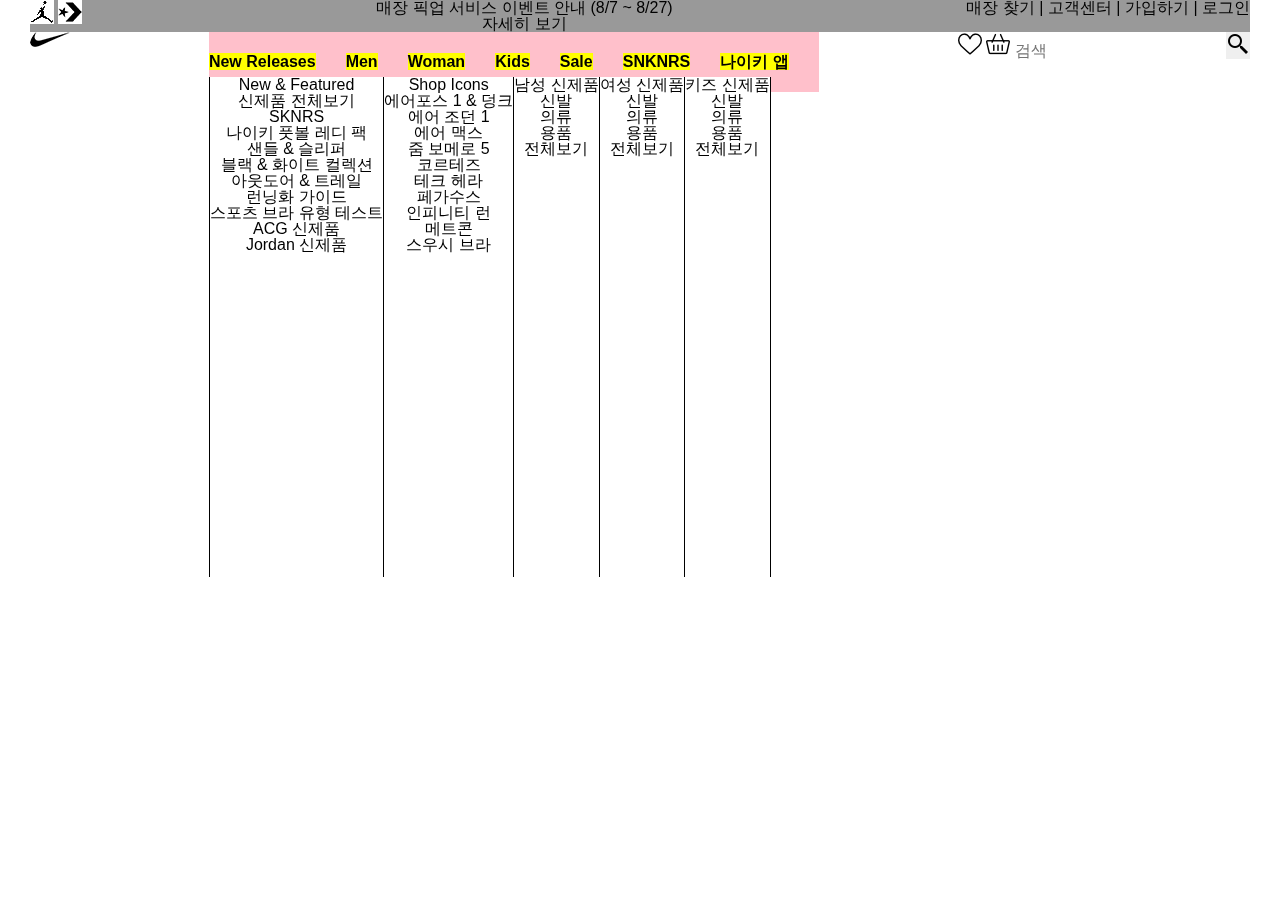
==== index.html @ a63ad51c "nike" ====
<!DOCTYPE html>
<html lang="ko">
<head>
    <meta charset="UTF-8">
    <meta name="keywords" content="나이키, 나이키신발, nike, 나잌">
    <meta name="description" content="나이키 공식 홈페이지입니다.">
    <meta name="viewport" content="width=device-width, initial-scale=1.0">
    <title>Nike. Just Do it 나이키 코리아</title>
    <link rel="stylesheet" href="./style/reset.css">
    <link rel="stylesheet" href="./style/style.css">
</head>
<body>
    <header>
        <div class="top">
            <div class="other_brands">
                <a href="https://www.nike.com/kr/jordan" class="_blank"><img src="./image/jodern_logo.png" alt="조던"></a>
                <a href="https://www.converse.co.kr/" class="_blank"><img src="./image/convers_logo.png" alt="컨버스"></a>
            </div>
            <div class="h_center">
            <p>매장 픽업 서비스 이벤트 안내 (8/7 ~ 8/27)</p>
            <p><a href="#">자세히 보기</a></p>
            </div>
            <div class="h_right">
                <a href="#">매장 찾기 | </a>
                <a href="#"> 고객센터 | </a>
                <a href="#">가입하기 | </a>
                <a href="#">로그인</a>
            </div>
        </div>
        <div class="bottom">
            <h1><a href="#"><img src="./image/nike_logo.png" alt="nike"></a></h1>
            <nav>
                <ul class="main_menu">
                    <li><a href="#">New Releases</a>
                        <ul class="sub_menu sub1">
                            <li class="sub_menu_item"><a href="#"><img src="#" alt=""></a></li>
                            <li><a href="#">New & Featured</a>
                                <ul class="sub_contents">
                                    <li><a href="#">신제품 전체보기</a></li>
                                    <li><a href="#">SKNRS</a></li>
                                    <li><a href="#">나이키 풋볼 레디 팩</a></li>
                                    <li><a href="#">샌들 & 슬리퍼</a></li>
                                    <li><a href="#">블랙 & 화이트 컬렉션</a></li>
                                    <li><a href="#">아웃도어 & 트레일</a></li>
                                    <li><a href="#">런닝화 가이드</a></li>
                                    <li><a href="#">스포츠 브라 유형 테스트</a></li>
                                    <li><a href="#">ACG 신제품</a></li>
                                    <li><a href="#">Jordan 신제품</a></li>
                                </ul>
                            </li>
                            <li><a href="#">Shop Icons</a>
                                <ul class="sub_contents">
                                    <li><a href="#">에어포스 1 & 덩크</a></li>
                                    <li><a href="#">에어 조던 1</a></li>
                                    <li><a href="#">에어 맥스</a></li>
                                    <li><a href="#">줌 보메로 5</a></li>
                                    <li><a href="#">코르테즈</a></li>
                                    <li><a href="#">테크 헤라</a></li>
                                    <li><a href="#">페가수스</a></li>
                                    <li><a href="#">인피니티 런</a></li>
                                    <li><a href="#">메트콘</a></li>
                                    <li><a href="#">스우시 브라</a></li>
                                </ul>
                            </li>
                            <li><a href="#">남성 신제품</a>
                                <ul class="sub_contents">
                                    <li><a href="#">신발</a></li>
                                    <li><a href="#">의류</a></li>
                                    <li><a href="#">용품</a></li>
                                    <li><a href="#">전체보기</a></li>
                                </ul>
                            </li>
                            <li><a href="#">여성 신제품</a>
                                <ul class="sub_contents">
                                    <li><a href="#">신발</a></li>
                                    <li><a href="#">의류</a></li>
                                    <li><a href="#">용품</a></li>
                                    <li><a href="#">전체보기</a></li>
                                </ul>
                            </li>
                            <li><a href="#">키즈 신제품</a>
                                <ul class="sub_contents">
                                    <li><a href="#">신발</a></li>
                                    <li><a href="#">의류</a></li>
                                    <li><a href="#">용품</a></li>
                                    <li><a href="#">전체보기</a></li>
                                </ul>
                            </li>
                        </ul>
                    </li>
                    <li><a href="#">Men</a>
                        <ul class="sub_menu">
                            <li class="sub_menu_item"><a href="#"><img src="#" alt=""></a>
                            </li>
                            <li><a href="#">New & Featured</a>
                                <ul class="sub_contents">
                                    <li><a href="#">신제품</a></li>
                                    <li><a href="#">베스트셀러</a></li>
                                    <li><a href="#">SKNRS</a></li>
                                    <li><a href="#">솔로 스우스 컬렉션</a></li>
                                    <li><a href="#">빅 스우스 컬렉션</a></li>
                                    <li><a href="#">나이키 캠퍼스 컬렉션</a></li>
                                    <li><a href="#">ACG 신제품</a></li>
                                    <li><a href="#">Jordan 신제품</a></li>
                                    <li><a href="#">Sale:Up to 40% OFF</a></li>
                                </ul>
                            </li>
                            <li><a href="#">신발</a>
                                <ul class="sub_contents">
                                    <li><a href="#">신발 전체</a></li>
                                    <li><a href="#">라이프스타일</a></li>
                                    <li><a href="#">샌들 & 슬리퍼</a></li>
                                    <li><a href="#">런닝화 가이드</a></li>
                                    <li><a href="#">러닝</a></li>
                                    <li><a href="#">트레일</a></li>
                                    <li><a href="#">트레이닝 & 짐</a></li>
                                    <li><a href="#">농구</a></li>
                                    <li><a href="#">조던</a></li>
                                    <li><a href="#">축구</a></li>
                                    <li><a href="#">스케이트보딩</a></li>
                                    <li><a href="#">골프</a></li>
                                    <li><a href="#">테니스</a></li>
                                    <li><a href="#">10만원 이하 신발</a></li>
                                    <li><a href="#">Sale:Up to 40% OFF</a></li>
                                </ul>
                            </li>
                            <li><a href="#">의류</a>
                                <ul class="sub_contents">
                                    <li><a href="#">의류 전체</a></li>
                                    <li><a href="#">라이프스타일</a></li>
                                    <li><a href="#">탑 & 티셔츠</a></li>
                                    <li><a href="#">쇼츠</a></li>
                                    <li><a href="#">팬츠 & 타이즈</a></li>
                                    <li><a href="#">드라이 핏</a></li>
                                    <li><a href="#">후디 & 크루</a></li>
                                    <li><a href="#">재킷 &  베스트</a></li>
                                    <li><a href="#">나이키 프로</a></li>
                                    <li><a href="#">양말</a></li>
                                    <li><a href="#">셋업</a></li>
                                    <li><a href="#">Sale:Up to 40% OFF</a></li>
                                </ul>
                            </li>
                            <li><a href="#">팀 유니폼</a>
                                <ul class="sub_contents">
                                    <li><a href="#">NBA</a></li>
                                    <li><a href="#">축구 클럽팀</a></li>
                                    <li><a href="#">한국 국가 대표팀</a></li>
                                </ul>
                            </li>
                            <li><a href="#">용품</a>
                                <ul class="sub_contents">
                                    <li><a href="#">모자 & 헤드밴드</a></li>
                                    <li><a href="#">가방</a></li>
                                    <li><a href="#">축구</a></li>
                                    <li><a href="#">농구</a></li>
                                    <li><a href="#">골프</a></li>
                                    <li><a href="#">러닝</a></li>
                                    <li><a href="#">트레이닝</a></li>
                                    <li><a href="#">Sale: Up to 40% OFF</a></li>
                                </ul>
                            </li>
                            <li><a href="#">Shop Collection</a>
                                <ul class="sub_contents">
                                    <li><a href="#">러닝</a></li>
                                    <li><a href="#">아웃도어 & 트레일</a></li>
                                    <li><a href="#">트레이닝 & 짐</a></li>
                                    <li><a href="#">농구</a></li>
                                    <li><a href="#">축구</a></li>
                                    <li><a href="#">스케이트보딩</a></li>
                                    <li><a href="#">골프</a></li>
                                    <li><a href="#">테니스</a></li>
                                    <li><a href="#">MEMBER SHOP</a></li>
                                    <li><a href="#">Nike Sportswear</a></li>
                                    <li><a href="#">NikeLab</a></li>
                                    <li><a href="#">Jordan</a></li>
                                    <li><a href="#">ACG</a></li>
                                </ul>
                            </li>
                        </ul>
                    </li>
                    <li><a href="#">Woman</a>
                        <ul class="sub_menu">
                            <li class="sub_menu_item"><a href="#"><img src="#" alt=""></a>
                            </li>
                            <li><a href="#">New & Featured</a>
                                <ul class="sub_contents">
                                    <li><a href="#">신제품</a></li>
                                    <li><a href="#">베스트셀러</a></li>
                                    <li><a href="#">SKNRS</a></li>
                                    <li><a href="#">핑크 컬러 샵</a></li>
                                    <li><a href="#">나이키 캠퍼스 컬렉션</a></li>
                                    <li><a href="#">우먼스 트레이닝 & 짐</a></li>
                                    <li><a href="#">우먼스 클레식</a></li>
                                    <li><a href="#">Jordan 신제품</a></li>
                                    <li><a href="#">Sale:Up to 40% OFF</a></li>
                                </ul>
                            </li>
                            <li><a href="#">신발</a>
                                <ul class="sub_contents">
                                    <li><a href="#">신발 전체</a></li>
                                    <li><a href="#">라이프스타일</a></li>
                                    <li><a href="#">샌들 & 슬리퍼</a></li>
                                    <li><a href="#">러닝</a></li>
                                    <li><a href="#">트레일</a></li>
                                    <li><a href="#">트레이닝 & 짐</a></li>
                                    <li><a href="#">농구</a></li>
                                    <li><a href="#">조던</a></li>
                                    <li><a href="#">축구</a></li>
                                    <li><a href="#">골프</a></li>
                                    <li><a href="#">테니스</a></li>
                                    <li><a href="#">10만원 이하 신발</a></li>
                                    <li><a href="#">Sale:Up to 40% OFF</a></li>
                                </ul>
                            </li>
                            <li><a href="#">의류</a>
                                <ul class="sub_contents">
                                    <li><a href="#">의류 전체</a></li>
                                    <li><a href="#">스포츠 브라 유형 테스트</a></li>
                                    <li><a href="#">스포츠 브라</a></li>
                                    <li><a href="#">타이츠 & 레깅스</a></li>
                                    <li><a href="#">팬츠</a></li>
                                    <li><a href="#">쇼츠</a></li>
                                    <li><a href="#">탑 & 티셔츠</a></li>
                                    <li><a href="#">후디 & 크루</a></li>
                                    <li><a href="#">재킷 &  베스트</a></li>
                                    <li><a href="#">스커트 & 드레스</a></li>
                                    <li><a href="#">요가</a></li>
                                    <li><a href="#">양말</a></li>
                                    <li><a href="#">셋업</a></li>
                                    <li><a href="#">Sale:Up to 40% OFF</a></li>
                                </ul>
                            </li>
                            <li><a href="#">용품</a>
                                <ul class="sub_contents">
                                    <li><a href="#">모자 & 헤드밴드</a></li>
                                    <li><a href="#">가방</a></li>
                                    <li><a href="#">축구</a></li>
                                    <li><a href="#">농구</a></li>
                                    <li><a href="#">골프</a></li>
                                    <li><a href="#">러닝</a></li>
                                    <li><a href="#">트레이닝</a></li>
                                    <li><a href="#">Sale: Up to 40% OFF</a></li>
                                </ul>
                            </li>
                            <li><a href="#">Shop Collection</a>
                                <ul class="sub_contents">
                                    <li><a href="#">러닝</a></li>
                                    <li><a href="#">아웃도어 & 트레일</a></li>
                                    <li><a href="#">트레이닝 & 짐</a></li>
                                    <li><a href="#">농구</a></li>
                                    <li><a href="#">축구</a></li>
                                    <li><a href="#">스케이트보딩</a></li>
                                    <li><a href="#">골프</a></li>
                                    <li><a href="#">테니스</a></li>
                                    <li><a href="#">MEMBER SHOP</a></li>
                                    <li><a href="#">Nike Sportswear</a></li>
                                    <li><a href="#">NikeLab</a></li>
                                    <li><a href="#">Jordan</a></li>
                                    <li><a href="#">ACG</a></li>
                                </ul>
                            </li>
                        </ul>
                    </li>
                    <li><a href="#">Kids</a>
                        <ul class="sub_menu">
                            <li class="sub_menu_item"><a href="#"><img src="#" alt=""></a>
                            </li>
                            <li><a href="#">New & Featured</a>
                                <ul class="sub_contents">
                                    <li><a href="#">신제품</a></li>
                                    <li><a href="#">베스트셀러</a></li>
                                    <li><a href="#">덩크 & 에어 포스 1</a></li>
                                    <li><a href="#">코르테즈</a></li>
                                    <li><a href="#">코트 버로우</a></li>
                                    <li><a href="#">드로잉 아트 컬렉션</a></li>
                                    <li><a href="#">우리 아이 첫 나이키</a></li>
                                    <li><a href="#">조던 키즈</a></li>
                                    <li><a href="#">ACG</a></li>
                                    <li><a href="#">아이들을 위한 선물</a></li>
                                    <li><a href="#">Sale:Up to 40% OFF</a></li>
                                </ul>
                            </li>
                            <li><a href="#">사이즈별</a>
                                <ul class="sub_contents">
                                    <li><a href="#">베이비 (0~3세)</a></li>
                                    <li><a href="#">리틀키즈 (4~7세)</a></li>
                                    <li><a href="#">주니어 (7~15세)</a></li>
                                </ul>
                            </li>
                            <li><a href="#">신발</a>
                                <ul class="sub_contents">
                                    <li><a href="#">베이비 (160mm 이하)</a></li>
                                    <li><a href="#">리틀키즈 (165-220mm)</a></li>
                                    <li><a href="#">주니어 (225-250mm)</a></li>
                                    <li><a href="#">라이프스타일</a></li>
                                    <li><a href="#">샌들 & 슬리퍼</a></li>
                                    <li><a href="#">러닝</a></li>
                                    <li><a href="#">축구</a></li>
                                    <li><a href="#">농구</a></li>
                                    <li><a href="#">조던</a></li>
                                    <li><a href="#">Sale:Up to 40% OFF</a></li>
                                </ul>
                            </li>
                            <li><a href="#">의류</a>
                                <ul class="sub_contents">
                                    <li><a href="#">베이비 (0~3세)</a></li>
                                    <li><a href="#">리틀키즈 (4~7세)</a></li>
                                    <li><a href="#">주니어 (7~15세)</a></li>
                                    <li><a href="#">쇼츠</a></li>
                                    <li><a href="#">탑 & 티셔츠</a></li>
                                    <li><a href="#">팬츠 & 레깅스</a></li>
                                    <li><a href="#">상하의 세트</a></li>
                                    <li><a href="#">브라</a></li>
                                    <li><a href="#">후디 & 크루</a></li>
                                    <li><a href="#">아우터 & 재킷</a></li>
                                    <li><a href="#">스커트 & 드레스</a></li>
                                    <li><a href="#">Sale:Up to 40% OFF</a></li>
                                </ul>
                            </li>
                            <li><a href="#">용품</a>
                                <ul class="sub_contents">
                                    <li><a href="#">가방</a></li>
                                    <li><a href="#">모자</a></li>
                                    <li><a href="#">양말</a></li>
                                    <li><a href="#">축구</a></li>
                                    <li><a href="#">농구</a></li>
                                    <li><a href="#">트레이닝</a></li>
                                    <li><a href="#">Sale: Up to 40% OFF</a></li>
                                </ul>
                            </li>
                            <li><a href="#">Shop Collection</a>
                                <ul class="sub_contents">
                                    <li><a href="#">러닝</a></li>
                                    <li><a href="#">축구</a></li>
                                    <li><a href="#">농구</a></li>
                                    <li><a href="#">테니스</a></li>
                                    <li><a href="#">Jordan</a></li>
                                    <li><a href="#">ACG</a></li>
                                </ul>
                            </li>
                        </ul>
                    </li>
                    <li><a href="#">Sale</a>
                        <ul class="sub_menu">
                            <li class="sub_menu_item"><a href="#"><img src="#" alt=""></a>
                            </li>
                            <li><a href="#">Sale</a>
                                <ul class="sub_contents">
                                    <li><a href="#">New to Sale</a></li>
                                    <li><a href="#">ACG</a></li>
                                    <li><a href="#">나이키 덩크</a></li>
                                    <li><a href="#">에어 포스 1</a></li>
                                    <li><a href="#">에어 조던</a></li>
                                    <li><a href="#">에어 맥스</a></li>
                                </ul>
                            </li>
                        </ul>
                        <ul class="sub_menu">
                            <li><a href="#">Mens Sale</a>
                                <ul class="sub_contents">
                                    <li><a href="#">신발</a></li>
                                    <li><a href="#">의류</a></li>
                                    <li><a href="#">용품</a></li>
                                    <li><a href="#">전체 보기</a></li>
                                </ul>
                            </li>
                        </ul>
                        <ul class="sub_menu">
                            <li><a href="#">Womens Sale</a>
                                <ul class="sub_contents">
                                    <li><a href="#">신발</a></li>
                                    <li><a href="#">의류</a></li>
                                    <li><a href="#">용품</a></li>
                                    <li><a href="#">전체 보기</a></li>
                                </ul>
                            </li>
                        </ul>
                        <ul class="sub_menu">
                            <li><a href="#">Kids Sale</a>
                                <ul class="sub_contents">
                                    <li><a href="#">신발</a></li>
                                    <li><a href="#">의류</a></li>
                                    <li><a href="#">용품</a></li>
                                    <li><a href="#">전체 보기</a></li>
                                </ul>
                            </li>
                        </ul>
                    </li>
                    <li><a href="#">SNKNRS</a></li>
                    <li><a href="#">나이키 앱</a></li>
                </ul>
                <div class="nav_bg"></div>
            </nav>
            <div class="b_right">
                <a href="#" title="찜"><img src="./image/icon_like1.png" alt="찜목록"></a>
                <a href="#" title="장바구니"><img src="./image/icon_cart1.png" alt="장바구니"></a>
                <input type="search" class="search" placeholder="검색">
                <button type="button"><img src="./image/icon_Search.png" alt=""></button>
            </div>
        </div>
    </header>
    <main>
        <div class="swiper" id="marketing_slide">
            <div class="swiper-wrapper">
                <div class="swiper-slide slide1"><a href="#">
                    <!-- <iframe width="1271" height="715" src="https://www.youtube.com/embed/IsedZPsI6Qs" title="인피니티 런 4" frameborder="0" allow="accelerometer; autoplay; clipboard-write; encrypted-media; gyroscope; picture-in-picture; web-share" allowfullscreen></iframe> -->
                </a></div>
                <div class="swiper-slide slide2"><a href="#"></a></div>
                <div class="swiper-slide slide3"><a href="#"></a></div>
                <div class="swiper-slide slide4"><a href="#"></a></div>
                <div class="swiper-slide slide5"><a href="#"></a></div>
                <div class="swiper-slide slide6"><a href="#"></a></div>
                <div class="swiper-slide slide7"><a href="#"></a></div>
                <div class="swiper-slide slide8"><a href="#"></a></div>
            </div>
            <div class="swiper-button-prev"></div>
            <div class="swiper-button-next"></div>
        </div>
    </main>
    <script>
    //     const mainMenu = document.querySelectorAll('header .main_menu > li')
    //     const subMenu = document.querySelectorAll('header .sub_menu')
    //     const subContents = document.querySelectorAll('header .sub_contents')
    //     const navBg = document.querySelectorAll('header .nav_bg')
    //     console.log(mainMenu, subMenu, subContents)
    //     for(let i of subMenu){
    //         i.style.display = 'none'
    //     }for(let i of mainMenu){
    //         i.addEventListener('mouseover',function(e){
    //             e.preventDefault()
    //             console.log(i.lastElementChild)
    //             i.lastElementChild.style.display = 'flex'
    //         })
    //         i.addEventListener('mouseout',function(){
    //             i.lastElementChild.style.display = 'none'
    //         })}
    //         // swiper slide
    //     const swiper = new Swiper('.swiper-container')
    // </script>
<!-- <script src="./script/header.js"></script> -->
</body>
</html>
---- style/style.css ----
header {
    margin: 0 auto; padding: 0 30px;
    position: fixed; top: 0; left: 0;
    width: 100%; height: 100%; white-space: nowrap;
}
header .top{
    display: flex; justify-content: space-between;
    background: #999;
}
header .other_brands {}
header .other_brands a{width: 24px; height: 24px;}
header .other_brands a img{}
header .h_center {text-align: center;}
header .h_center p {}
header .h_center p a {}
header .h_right {}
header .h_right a {}
header .bottom {
    display: flex; justify-content: space-between;
}
header .bottom a {}
header .bottom a img {}
header .bottom nav{background: yellowgreen;}

header .bottom nav .main_menu{
    background: pink; display: flex; flex-flow: row nowrap;
    padding: 15px 0; 
}
header .bottom nav .main_menu > li{
    position: relative; padding-right:30px;
}
header .bottom nav .main_menu > li > a{
    background: yellow; 
    line-height:30px; font-weight: 700;
}
header .bottom nav .main_menu > li > .sub_menu{
    display: none; height: 500px; background: #fff; 
    position: absolute;
}
header .bottom nav .main_menu li .sub1 {display: flex;}
header .bottom nav .main_menu li > .sub_menu > li { 
    border-right:1px solid black ; text-align: center;
}
header .bottom nav .main_menu li > .sub_menu > li { 
header .bottom nav .main_menu li > .sub_menu > li:last-child { border-right:none ;}
header .bottom nav .main_menu > li > .sub_menu > li > a {
    padding: 15px 0 15px 5px; display: inline-block;
}
header .bottom nav .main_menu li .sub_menu:first-child li {
    width: 200px; background: #999; height: 50px;
}
header .bottom nav .main_menu li .sub_menu li .sub_contents{
}
header .bottom nav .main_menu li .sub_menu li .sub_contents li {}
header .bottom nav .main_menu li .sub_menu li .sub_contents li a {
    background: purple;  color: gray;
    padding: 0 30px; display: block;line-height:30px;
}
/* slide */
main {}
main #marketing_slide{}
main #marketing_slide .swiper-wrapper {}
main #marketing_slide .swiper-wrapper .slide1{}
main #marketing_slide .swiper-wrapper .slide2{}
main #marketing_slide .swiper-wrapper .slide3{}
main #marketing_slide .swiper-wrapper .slide4{}
main #marketing_slide .swiper-wrapper .slide5{}
main #marketing_slide .swiper-wrapper .slide6{}
main #marketing_slide .swiper-wrapper .slide7{}
main #marketing_slide .swiper-wrapper .slide8{}
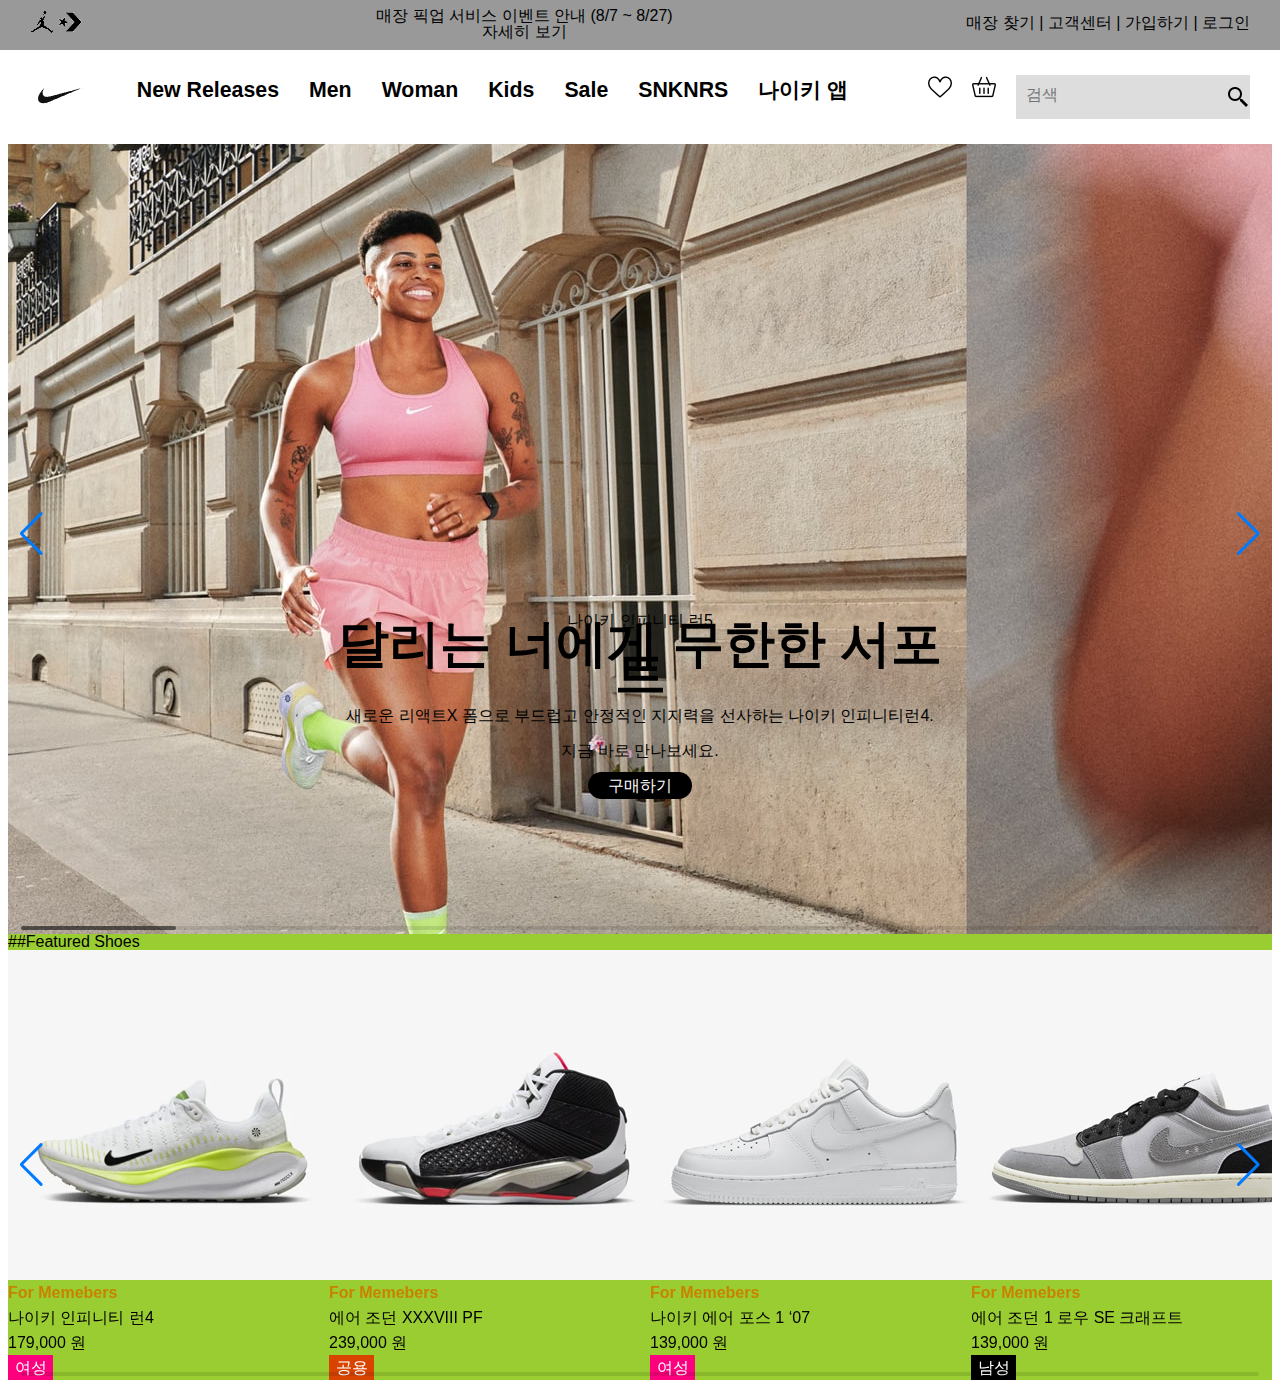
==== commit 1208a889: "아하기싫다" ====
--- a/index.html
+++ b/index.html
@@ -6,6 +6,10 @@
     <meta name="description" content="나이키 공식 홈페이지입니다.">
     <meta name="viewport" content="width=device-width, initial-scale=1.0">
     <title>Nike. Just Do it 나이키 코리아</title>
+    <!-- swiper slide -->
+    <link rel="stylesheet" href="https://cdn.jsdelivr.net/npm/swiper@10/swiper-bundle.min.css"/>
+    <script src="https://cdn.jsdelivr.net/npm/swiper@10/swiper-bundle.min.js"></script>
+    <!-- style sheet -->
     <link rel="stylesheet" href="./style/reset.css">
     <link rel="stylesheet" href="./style/style.css">
 </head>
@@ -31,9 +35,9 @@
             <h1><a href="#"><img src="./image/nike_logo.png" alt="nike"></a></h1>
             <nav>
                 <ul class="main_menu">
-                    <li><a href="#">New Releases</a>
+                    <li class="gnb"><a href="#">New Releases</a>
                         <ul class="sub_menu sub1">
-                            <li class="sub_menu_item"><a href="#"><img src="#" alt=""></a></li>
+                            <li class="sub_menu_item"><a href="#"><img src="./image/sub_menu_item1.jpg" alt=""></a></li>
                             <li><a href="#">New & Featured</a>
                                 <ul class="sub_contents">
                                     <li><a href="#">신제품 전체보기</a></li>
@@ -88,9 +92,9 @@
                             </li>
                         </ul>
                     </li>
-                    <li><a href="#">Men</a>
+                    <li class="gnb"><a href="#">Men</a>
                         <ul class="sub_menu">
-                            <li class="sub_menu_item"><a href="#"><img src="#" alt=""></a>
+                            <li class="sub_menu_item"><a href="#"><img src="./image/sub_menu_item_men.jpg" alt=""></a>
                             </li>
                             <li><a href="#">New & Featured</a>
                                 <ul class="sub_contents">
@@ -178,9 +182,9 @@
                             </li>
                         </ul>
                     </li>
-                    <li><a href="#">Woman</a>
+                    <li class="gnb"><a href="#">Woman</a>
                         <ul class="sub_menu">
-                            <li class="sub_menu_item"><a href="#"><img src="#" alt=""></a>
+                            <li class="sub_menu_item"><a href="#"><img src="./image/sub_menu_item_women.jpg" alt=""></a>
                             </li>
                             <li><a href="#">New & Featured</a>
                                 <ul class="sub_contents">
@@ -261,9 +265,9 @@
                             </li>
                         </ul>
                     </li>
-                    <li><a href="#">Kids</a>
+                    <li class="gnb"><a href="#">Kids</a>
                         <ul class="sub_menu">
-                            <li class="sub_menu_item"><a href="#"><img src="#" alt=""></a>
+                            <li class="sub_menu_item"><a href="#"><img src="./image/sub_menu_kids.jpg" alt=""></a>
                             </li>
                             <li><a href="#">New & Featured</a>
                                 <ul class="sub_contents">
@@ -340,9 +344,9 @@
                             </li>
                         </ul>
                     </li>
-                    <li><a href="#">Sale</a>
+                    <li class="gnb"><a href="#">Sale</a>
                         <ul class="sub_menu">
-                            <li class="sub_menu_item"><a href="#"><img src="#" alt=""></a>
+                            <li class="sub_menu_item"><a href="#"><img src="./image/sub_menu_sale.jpg" alt=""></a>
                             </li>
                             <li><a href="#">Sale</a>
                                 <ul class="sub_contents">
@@ -354,8 +358,6 @@
                                     <li><a href="#">에어 맥스</a></li>
                                 </ul>
                             </li>
-                        </ul>
-                        <ul class="sub_menu">
                             <li><a href="#">Mens Sale</a>
                                 <ul class="sub_contents">
                                     <li><a href="#">신발</a></li>
@@ -364,8 +366,6 @@
                                     <li><a href="#">전체 보기</a></li>
                                 </ul>
                             </li>
-                        </ul>
-                        <ul class="sub_menu">
                             <li><a href="#">Womens Sale</a>
                                 <ul class="sub_contents">
                                     <li><a href="#">신발</a></li>
@@ -374,8 +374,6 @@
                                     <li><a href="#">전체 보기</a></li>
                                 </ul>
                             </li>
-                        </ul>
-                        <ul class="sub_menu">
                             <li><a href="#">Kids Sale</a>
                                 <ul class="sub_contents">
                                     <li><a href="#">신발</a></li>
@@ -388,55 +386,224 @@
                     </li>
                     <li><a href="#">SNKNRS</a></li>
                     <li><a href="#">나이키 앱</a></li>
-                </ul>
-                <div class="nav_bg"></div>
+                </ul>    
             </nav>
             <div class="b_right">
                 <a href="#" title="찜"><img src="./image/icon_like1.png" alt="찜목록"></a>
                 <a href="#" title="장바구니"><img src="./image/icon_cart1.png" alt="장바구니"></a>
-                <input type="search" class="search" placeholder="검색">
-                <button type="button"><img src="./image/icon_Search.png" alt=""></button>
+                <form action="#" method="post" class="search">
+                    <fieldset>
+                        <legend class="skip">검색창</legend>
+                        <input type="search" id="searchtxt" placeholder="검색">
+                        <button type="submit" id="searchbtn"><img src="./image/icon_Search.png" alt="검색"></button>
+                    </fieldset>
+                </form>
             </div>
         </div>
     </header>
     <main>
         <div class="swiper" id="marketing_slide">
             <div class="swiper-wrapper">
-                <div class="swiper-slide slide1"><a href="#">
-                    <!-- <iframe width="1271" height="715" src="https://www.youtube.com/embed/IsedZPsI6Qs" title="인피니티 런 4" frameborder="0" allow="accelerometer; autoplay; clipboard-write; encrypted-media; gyroscope; picture-in-picture; web-share" allowfullscreen></iframe> -->
-                </a></div>
-                <div class="swiper-slide slide2"><a href="#"></a></div>
-                <div class="swiper-slide slide3"><a href="#"></a></div>
-                <div class="swiper-slide slide4"><a href="#"></a></div>
-                <div class="swiper-slide slide5"><a href="#"></a></div>
-                <div class="swiper-slide slide6"><a href="#"></a></div>
-                <div class="swiper-slide slide7"><a href="#"></a></div>
-                <div class="swiper-slide slide8"><a href="#"></a></div>
+                <div class="swiper-slide slide1">
+                    <div class="slide_txt">
+                        <h1>
+                            <span>나이키 인피니티 런5</span><br>
+                            달리는 너에게 무한한 서포트<br>
+                            <span>새로운 리액트X 폼으로 부드럽고 안정적인 지지력을 선사하는 나이키 인피니티런4.<br>지금 바로 만나보세요.</span><br>
+                            <a href="#">구매하기</a>
+                        </h1>
+                    </div>
+                </div>
+                <div class="swiper-slide slide2">
+                    <div class="slide_txt">
+                        <h1>
+                            <span>나이키와 함께하는 가을 스타일링</span><br>
+                            요가 스타일링<br>
+                            <span>선선해진 가을과 어울리는, 자유로운 움직임을 위한 요가 스탕일링.<br>매주 공개되는 스타일링 미션에 참여하여 특별한 기프트도 함께 만나 보세요.</span><br>
+                            <a href="#">자세히 보기</a>
+                            <a href="#">구매하기</a>
+                        </h1>
+                    </div>
+                </div>
+                <div class="swiper-slide slide3">
+                    <div class="slide_txt">
+                        <h1>
+                            나이키 요가 컬렉션<br>
+                            <span>매트 위, 부드러운 편안함을 경험해 보세요.</span><br>
+                            <a href="#">구매하기</a>
+                        </h1>
+                    </div>
+                </div>
+                <div class="swiper-slide slide4">
+                    <div class="slide_txt">
+                        <h1>
+                            <span>Find Your Bra</span><br>
+                            스포츠 브라 유형 테스트<br>
+                            <span>바라던 퍼포먼스, 가장 나타운 핏과 디자인까지.<br>간단한 테스트를 통해 나에게 꼭 맞는 스포츠 브라를 찾아보세요.</span><br>
+                            <a href="#">자세히 보기</a>
+                        </h1>
+                    </div>
+                </div>
+                <div class="swiper-slide slide5">
+                    <div class="slide_txt">
+                        <h1>
+                            <span>나이키 코르테즈</span><br>
+                            클래식의 재해석<br>
+                            <span>자신만의 길을 가는 모든 이들을 위한 나이키 코르테즈와 함께<br>나만의 개성을 표현해 보세요.</span><br>
+                            <a href="#">구매하기</a>
+                        </h1>
+                    </div>
+                </div>
+                <div class="swiper-slide slide6">
+                    <div class="slide_txt">
+                        <h1>
+                            나이키 줌 보메로 5<br>
+                            <span>편안한 착용감에 스타일을 더한 나이키 줌 보메로 5를 만나 보세요.</span><br>
+                            <a href="#">구매하기</a>
+                        </h1>
+                    </div>
+                </div>
+                <div class="swiper-slide slide7">
+                    <div class="slide_txt">
+                        <h1>
+                            <span>에어맥스 1</span><br>
+                            모든 형식에서 벗어나 자유롭게<br>
+                            <span>패션 아이템을 넘어 라이프 스타일로.<br>새로운 장르를 만들어낸 에어맥스 1을 만나 보세요.</span><br>
+                            <a href="#">구매하기</a>
+                        </h1>
+                    </div>
+                </div>
+                <div class="swiper-slide slide8">
+                    <div class="slide_txt">
+                        <h1>
+                            <span>나이키 레디팩</span><br>
+                            축구를 위한 모든 것<br>
+                            <span>새로운 의미로 기억될 축구 시즌을 맞이해 보세요.<br>
+                                최상의 스피드, 터치감, 민첩성, 그리고 정교함으로 완벽하게 경기를 준비해 보세요.</span><br>
+                            <a href="#">구매하기</a>
+                        </h1>
+                    </div>
+                </div>
+
             </div>
             <div class="swiper-button-prev"></div>
             <div class="swiper-button-next"></div>
+            <div class="swiper-scrollbar"></div>
         </div>
+        <section>
+            <h1>##Featured Shoes</h1>
+            <div class="swiper" id="featured_shoes_item" >
+                <div class="swiper-wrapper">
+                    <div class="swiper-slide slide1"><!-- ok -->
+                        <a href="#">
+                            <img src="./image/featured_shoe_1.jpg" alt="">
+                            <em>For Memebers</em>
+                            <span>나이키 인피니티 런4</span>
+                            <span>179,000 원</span>
+                            <strong class="female">여성</strong>
+                        </a>
+                    </div>
+                    <div class="swiper-slide slide2"><!-- ok -->
+                        <a href="#">
+                            <img src="./image/featured_shoe_2.jpg" alt="">
+                            <em>For Memebers</em>
+                            <span>에어 조던 XXXVIII PF</span>
+                            <span>239,000 원</span>
+                            <strong class="unisex">공용</strong>
+                        </a>
+                    </div>
+                    <div class="swiper-slide slide3"><!-- ok -->
+                        <a href="#">
+                            <img src="./image/featured_shoe_3.jpg" alt="">
+                            <em>For Memebers</em>
+                            <span>나이키 에어 포스 1 ‘07</span>
+                            <span>139,000 원</span>
+                            <strong class="female">여성</strong>
+                        </a>
+                    </div>
+                    <div class="swiper-slide slide4"><!-- ok -->
+                        <a href="#">
+                            <img src="./image/featured_shoe_4.jpg" alt="">
+                            <em>For Memebers</em>
+                            <span>에어 조던 1 로우 SE 크래프트</span>
+                            <span>139,000 원</span>
+                            <strong class="male">남성</strong>
+                        </a>
+                    </div>
+                    <div class="swiper-slide slide5">
+                        <a href="#">
+                            <img src="./image/featured_shoe_2.jpg" alt="">
+                            <em>For Memebers</em>
+                            <span>나이키 에어 포스 1 ‘07</span>
+                            <span>139,000 원</span>
+                            <strong class="male">남성</strong>
+                            <strong class="female"></strong>
+                        </a>
+                    </div>
+                    <div class="swiper-slide slide6">
+                        <a href="#">
+                            <img src="./image/featured_shoe_3.jpg" alt="">
+                            <em>For Memebers</em>
+                            <span>나이키 에어 포스 1 ‘07</span>
+                            <span>139,000 원</span>
+                            <strong class="male">남성</strong>
+                            <strong class="female"></strong>
+                        </a>
+                    </div>
+                </div>
+                <div class="swiper-button-prev"></div>
+                <div class="swiper-button-next"></div>
+                <div class="swiper-scrollbar"></div>
+            </div>
+        </section>
     </main>
     <script>
-    //     const mainMenu = document.querySelectorAll('header .main_menu > li')
-    //     const subMenu = document.querySelectorAll('header .sub_menu')
-    //     const subContents = document.querySelectorAll('header .sub_contents')
-    //     const navBg = document.querySelectorAll('header .nav_bg')
-    //     console.log(mainMenu, subMenu, subContents)
-    //     for(let i of subMenu){
-    //         i.style.display = 'none'
-    //     }for(let i of mainMenu){
-    //         i.addEventListener('mouseover',function(e){
-    //             e.preventDefault()
-    //             console.log(i.lastElementChild)
-    //             i.lastElementChild.style.display = 'flex'
-    //         })
-    //         i.addEventListener('mouseout',function(){
-    //             i.lastElementChild.style.display = 'none'
-    //         })}
-    //         // swiper slide
-    //     const swiper = new Swiper('.swiper-container')
-    // </script>
-<!-- <script src="./script/header.js"></script> -->
+        // 마우스 올리는 메뉴 mainMenu
+        const mainMenu = document.querySelectorAll('header .main_menu > .gnb')
+        // mainMenu 올리면 나오는 메뉴 subMenu 
+        const subMenu = document.querySelectorAll('header .sub_menu')
+        // const subContents = document.querySelectorAll('header .sub_contents')
+        console.log(mainMenu, subMenu)
+        //모든 서브 숨기기
+        for(let i of subMenu){i.style.display = 'none'}
+        for(let i of mainMenu){
+            i.addEventListener('mouseover',function(){
+                // console.log(i.lastElementChild)
+                i.lastElementChild.style.display = 'flex'
+            })
+            i.addEventListener('mouseout',function(){
+                i.lastElementChild.style.display = 'none'
+            })}
+            // swiper slide
+            //배너 슬라이드     
+        const mSlide = new Swiper("#marketing_slide",{
+            slidesPerView:1, /* 한 번에 보이는 슬라이드 갯수 */
+            loop:true, // 무한 반복 설정
+            autoplay:{delay:3000}, //자동재생 :{걸리는 시간 : 2초}
+            speed:1000, //슬라이드 전환 시 부드러운 효과. 넘어가는 속도 0.8초 
+            scrollbar:{el:'#marketing_slide .swiper-scrollbar'}, //스크롤바 표시
+/*             breakpoints:{
+                600:{slidesPerView:2, canteredSlides:false},
+                1000:{slidesPerView:3, centeredSlides:true},
+                
+            } */
+        });
+            // ******* featured Shoes item slide **********
+            const featuredShoes = new Swiper('#featured_shoes_item',{
+                slidesPerView:'auto',
+                spaceBetween:20,
+                slidesPerView:4,
+                autoplay:{delay:3000},
+                /*
+                swiper-slide 반응형 웹 옵션
+                breakpoints:{
+                    해상도:{옵션:값}
+                    500(모바일):{slidesPerView:2},
+                    900(태블릿):{slidesPerView:3}
+                    1160(데스크탑):{slidesPerView:4}
+                }
+                */
+            })
+    </script>
 </body>
 </html>--- a/style/style.css
+++ b/style/style.css
@@ -1,70 +1,155 @@
 header {
-    margin: 0 auto; padding: 0 30px;
+    margin: 0 auto; 
     position: fixed; top: 0; left: 0;
-    width: 100%; height: 100%; white-space: nowrap;
+    width: 100%; height: 176px; white-space: nowrap; z-index: 10;
 }
+/* header 협업브랜드, 광고, user_info */
 header .top{
     display: flex; justify-content: space-between;
-    background: #999;
+    background: #999; height: 50px; padding: 0 30px;
 }
-header .other_brands {}
+header .other_brands {padding-top: 10px;}
 header .other_brands a{width: 24px; height: 24px;}
 header .other_brands a img{}
-header .h_center {text-align: center;}
+header .h_center {padding-top: 8px; text-align: center;}
 header .h_center p {}
 header .h_center p a {}
-header .h_right {}
+header .h_right {padding-top: 15px;}
 header .h_right a {}
 header .bottom {
     display: flex; justify-content: space-between;
+    padding: 25px 30px; background: #fff;
 }
-header .bottom a {}
+header .bottom a { align-items: center;}
 header .bottom a img {}
-header .bottom nav{background: yellowgreen;}
-
+header .bottom nav{}
+/* main menu */
 header .bottom nav .main_menu{
-    background: pink; display: flex; flex-flow: row nowrap;
-    padding: 15px 0; 
+    display: flex; flex-flow: row nowrap;
 }
 header .bottom nav .main_menu > li{
-    position: relative; padding-right:30px;
+    padding-right:30px;
 }
 header .bottom nav .main_menu > li > a{
-    background: yellow; 
-    line-height:30px; font-weight: 700;
+    line-height:30px; font-weight: 700; font-size: 1.333em;
+}
+header .bottom nav .main_menu > li > a:hover{
+    border-bottom: 2px solid black;
 }
 header .bottom nav .main_menu > li > .sub_menu{
-    display: none; height: 500px; background: #fff; 
-    position: absolute;
+    display: flex; height: 600px; background: white;
+    position: absolute; margin-top: 30px; width: 100%;
+    left: 0; padding-left: 182px;
 }
-header .bottom nav .main_menu li .sub1 {display: flex;}
+/* header .bottom nav .main_menu li .sub1 {display: flex;} */
 header .bottom nav .main_menu li > .sub_menu > li { 
-    border-right:1px solid black ; text-align: center;
+    border-right:1px solid #ddd ; text-align: center;
+    padding: 0 15px;
+    
 }
-header .bottom nav .main_menu li > .sub_menu > li { 
+header .bottom nav .main_menu li > .sub_menu > li {} 
+/* 서브메뉴 양쪽 선 */
+header .bottom nav .main_menu li > .sub_menu > li:first-child { border-right:none ;}
 header .bottom nav .main_menu li > .sub_menu > li:last-child { border-right:none ;}
 header .bottom nav .main_menu > li > .sub_menu > li > a {
-    padding: 15px 0 15px 5px; display: inline-block;
+    padding-bottom: 20px; display: inline-block; font-size: 1.2em;
+    font-weight: 600;
 }
-header .bottom nav .main_menu li .sub_menu:first-child li {
-    width: 200px; background: #999; height: 50px;
+header .bottom nav .main_menu > li > .sub_menu > li > .sub_contents{
 }
-header .bottom nav .main_menu li .sub_menu li .sub_contents{
+header .bottom nav .main_menu > li > .sub_menu > li > .sub_contents > li {}
+header .bottom nav .main_menu > li > .sub_menu > li > .sub_contents> li > a {
+    color: gray;
+    padding: 10px 0; display: block; 
 }
-header .bottom nav .main_menu li .sub_menu li .sub_contents li {}
-header .bottom nav .main_menu li .sub_menu li .sub_contents li a {
-    background: purple;  color: gray;
-    padding: 0 30px; display: block;line-height:30px;
+header .bottom nav .main_menu li .sub_menu li .sub_contents li a:hover {
+    color: black;
 }
+/* user icon & search */
+header .bottom .b_right {
+    display: flex;
+}
+header .bottom .b_right a{padding-right: 20px;}
+header .bottom .b_right {}
+header .bottom .b_right .search{
+    background: #ddd; border-radius:;
+}
+header .bottom .b_right .search fieldset{display: flex; justify-content: space-between;}
+header .bottom .b_right .search fieldset #searchtxt{
+    background: none; width: 200px; height: 40px; 
+    margin-left: 10px;
+}
+header .bottom .b_right .search fieldset #searchbtn{
+    background: none;
+    width: 24px; height: 24px; padding-top: 10px;
+}
+header .bottom .b_right .search fieldset #searchbtn img{
+    width: 100%;
+}
+header .bottom .b_right .search_btn{}
+header .bottom .b_right {}
+/* main */
+main {margin-top: 134px; background-color: yellowgreen; }
 /* slide */
-main {}
-main #marketing_slide{}
+main #marketing_slide{position: relative;
+}
 main #marketing_slide .swiper-wrapper {}
-main #marketing_slide .swiper-wrapper .slide1{}
-main #marketing_slide .swiper-wrapper .slide2{}
-main #marketing_slide .swiper-wrapper .slide3{}
-main #marketing_slide .swiper-wrapper .slide4{}
+main #marketing_slide .swiper-wrapper .swiper-slide {
+    width: 100%; position: relative; height:800px;
+}
+main #marketing_slide .swiper-wrapper .swiper-slide .slide_txt{
+    position: absolute;
+    bottom: 5%;
+    left: 50%;
+    transform: translate(-50%, -50%); text-align: center;
+}
+main #marketing_slide .swiper-wrapper .swiper-slide .slide_txt h1{
+    line-height: 30px; font-weight: 600; font-size: 3.157em;
+}
+main #marketing_slide .swiper-wrapper .swiper-slide .slide_txt h1 span{}
+main #marketing_slide .swiper-wrapper .swiper-slide .slide_txt h1 a{
+    background: black; border-radius: 20px; color: #fff; padding: 5px 20px;
+}
+main #marketing_slide .swiper-wrapper .slide1{
+    background: url(../image/marketing_bn_slide1.jpg) no-repeat;
+}
+main #marketing_slide .swiper-wrapper .slide2{
+    background: url(../image/marketing_bn_slide2.jpg) no-repeat;
+}
+main #marketing_slide .swiper-wrapper .slide3{
+    background: url(../image/marketing_bn_slide3.jpg) no-repeat;
+}
+main #marketing_slide .swiper-wrapper .slide4{
+    background: url(../image/marketing_bn_slide4.jpg) no-repeat;
+}
 main #marketing_slide .swiper-wrapper .slide5{}
 main #marketing_slide .swiper-wrapper .slide6{}
 main #marketing_slide .swiper-wrapper .slide7{}
-main #marketing_slide .swiper-wrapper .slide8{}+main #marketing_slide .swiper-wrapper .slide8{}
+/* ******** Featured_shoes section ********* */
+main section {}
+main section h1 {}
+main #featured_shoes_item {}
+main #featured_shoes_item {}
+main #featured_shoes_item .swiper-wrapper{}
+main #featured_shoes_item .swiper-wrapper .swiper-slide { 
+}
+main #featured_shoes_item .swiper-wrapper .swiper-slide a{
+    display: flex; flex-flow: column nowrap; 
+}
+main #featured_shoes_item .swiper-wrapper .swiper-slide a > *{
+    line-height: 25px;
+}
+main #featured_shoes_item .swiper-wrapper .swiper-slide a img{
+    width: 330px; height: 330px;}
+main #featured_shoes_item .swiper-wrapper .swiper-slide a em{
+    color: #c98200; font-weight: 600;
+}
+main #featured_shoes_item .swiper-wrapper .swiper-slide a span{}
+main #featured_shoes_item .swiper-wrapper .swiper-slide a strong{
+    color: #fff; width: 45px;text-align: center;
+}
+main #featured_shoes_item .swiper-wrapper .swiper-slide a .male{background: black; }
+main #featured_shoes_item .swiper-wrapper .swiper-slide a .female{background: rgb(252, 0, 126);}
+main #featured_shoes_item .swiper-wrapper .swiper-slide a .unisex {background: rgb(216, 68, 0);}
+main #featured_shoes_item .swiper-wrapper .slide1{}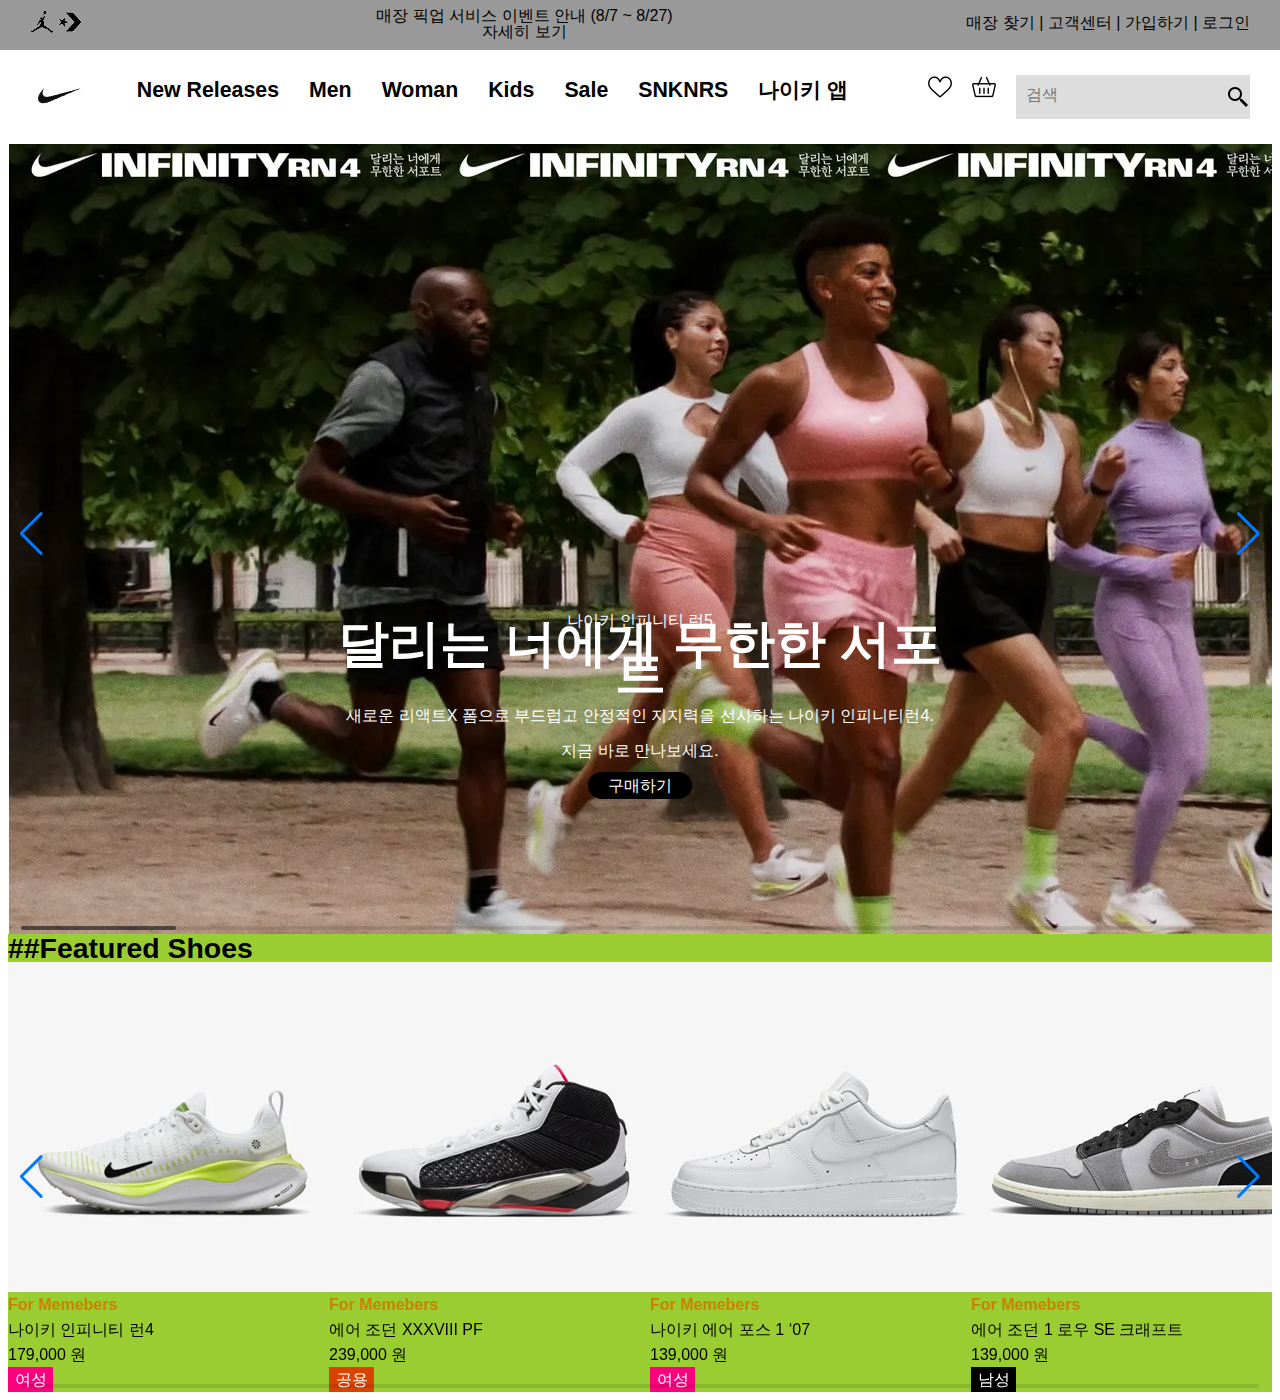
==== commit e95ec1a9: "Add files via upload" ====
--- a/index.html
+++ b/index.html
@@ -567,13 +567,16 @@
         //모든 서브 숨기기
         for(let i of subMenu){i.style.display = 'none'}
         for(let i of mainMenu){
-            i.addEventListener('mouseover',function(){
+            i.addEventListener('click',function(){
                 // console.log(i.lastElementChild)
                 i.lastElementChild.style.display = 'flex'
             })
-            i.addEventListener('mouseout',function(){
-                i.lastElementChild.style.display = 'none'
-            })}
+            for(let j of subMenu){
+                j.addEventListener('mouseout',function(){
+                    j.style.display = 'none'
+                    
+                })
+            }}
             // swiper slide
             //배너 슬라이드     
         const mSlide = new Swiper("#marketing_slide",{
--- a/style/style.css
+++ b/style/style.css
@@ -104,7 +104,7 @@
     transform: translate(-50%, -50%); text-align: center;
 }
 main #marketing_slide .swiper-wrapper .swiper-slide .slide_txt h1{
-    line-height: 30px; font-weight: 600; font-size: 3.157em;
+    line-height: 30px; font-weight: 600; font-size: 3.157em; color: #fff;
 }
 main #marketing_slide .swiper-wrapper .swiper-slide .slide_txt h1 span{}
 main #marketing_slide .swiper-wrapper .swiper-slide .slide_txt h1 a{
@@ -122,13 +122,21 @@
 main #marketing_slide .swiper-wrapper .slide4{
     background: url(../image/marketing_bn_slide4.jpg) no-repeat;
 }
-main #marketing_slide .swiper-wrapper .slide5{}
-main #marketing_slide .swiper-wrapper .slide6{}
-main #marketing_slide .swiper-wrapper .slide7{}
+main #marketing_slide .swiper-wrapper .slide5{
+    background: url(../image/marketing_bn_slide5.jpg) no-repeat;
+}
+main #marketing_slide .swiper-wrapper .slide6{
+    background: url(../image/marketing_bn_slide6.jpg) no-repeat;
+}
+main #marketing_slide .swiper-wrapper .slide7{
+    background: url(../image/marketing_bn_slide7.jpg) no-repeat;
+}
 main #marketing_slide .swiper-wrapper .slide8{}
 /* ******** Featured_shoes section ********* */
 main section {}
-main section h1 {}
+main section h1 {
+    font-weight: 600; font-size: 1.777em;
+}
 main #featured_shoes_item {}
 main #featured_shoes_item {}
 main #featured_shoes_item .swiper-wrapper{}
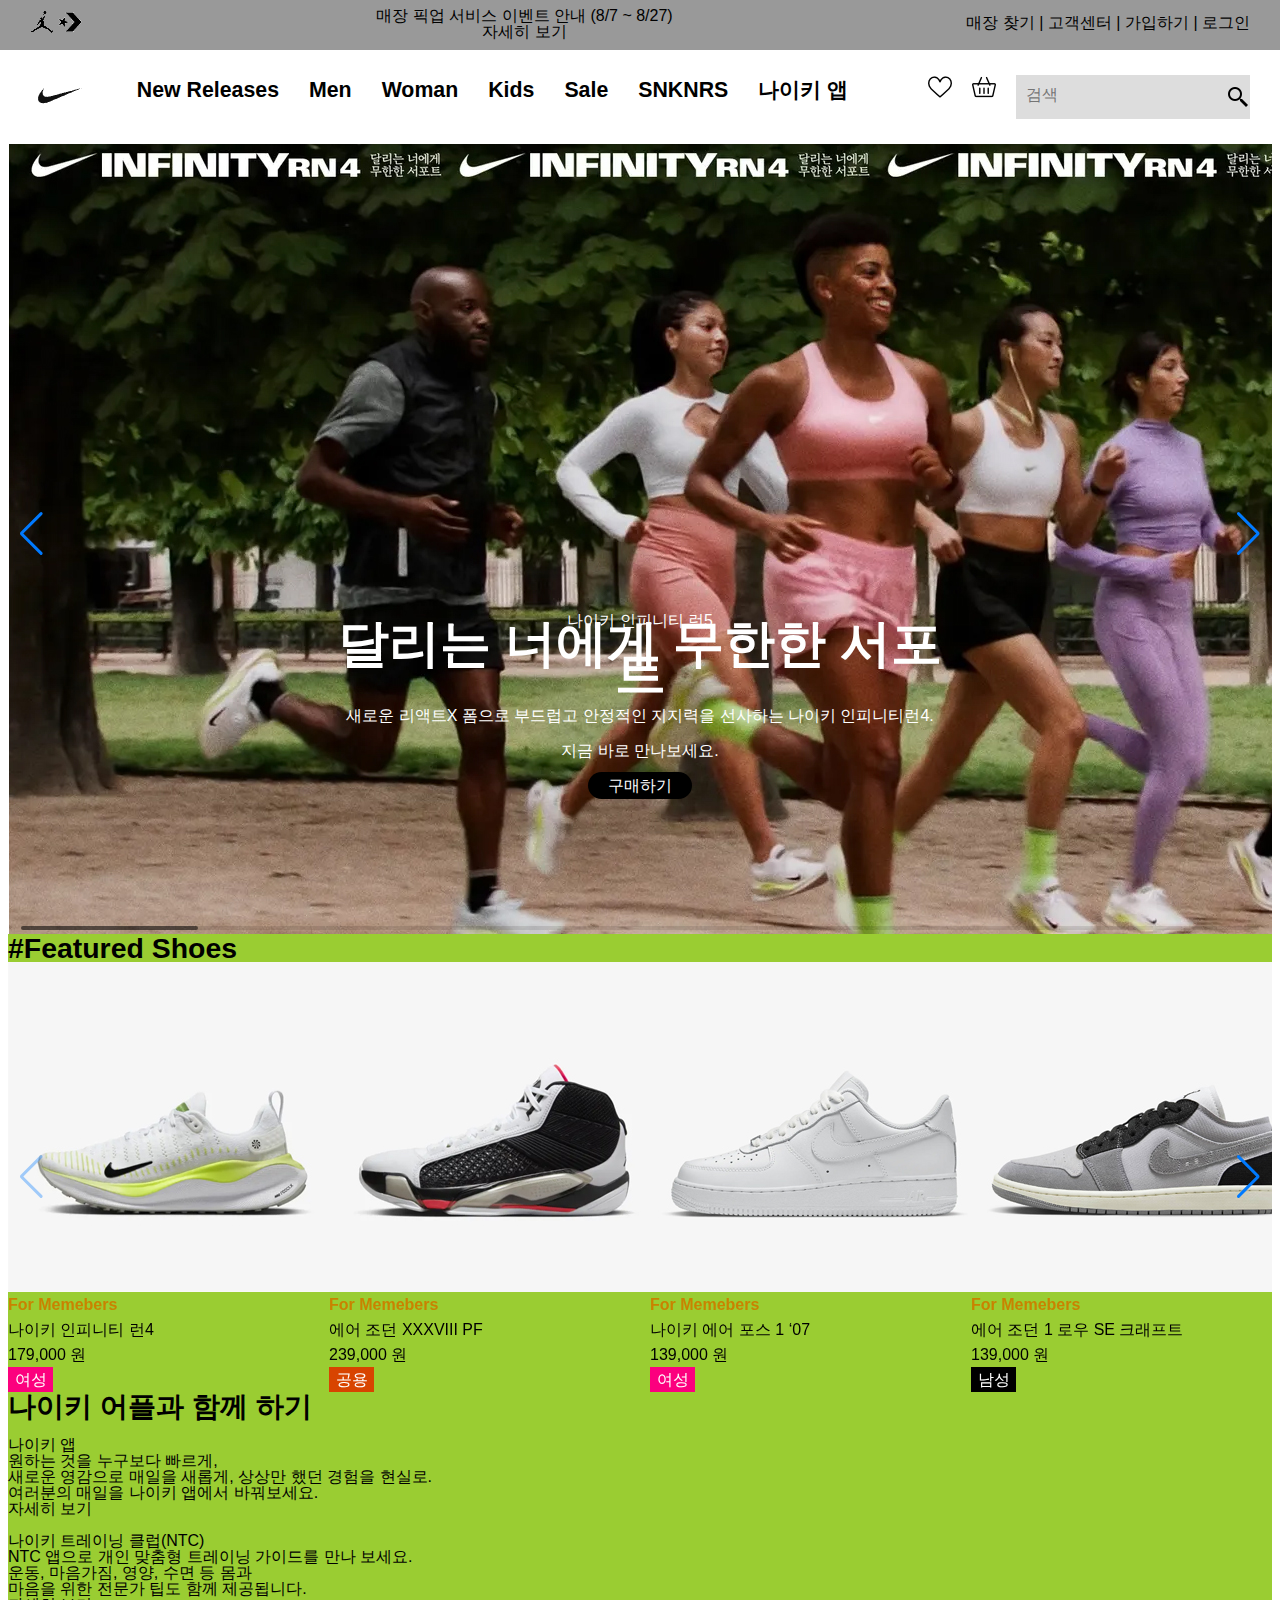
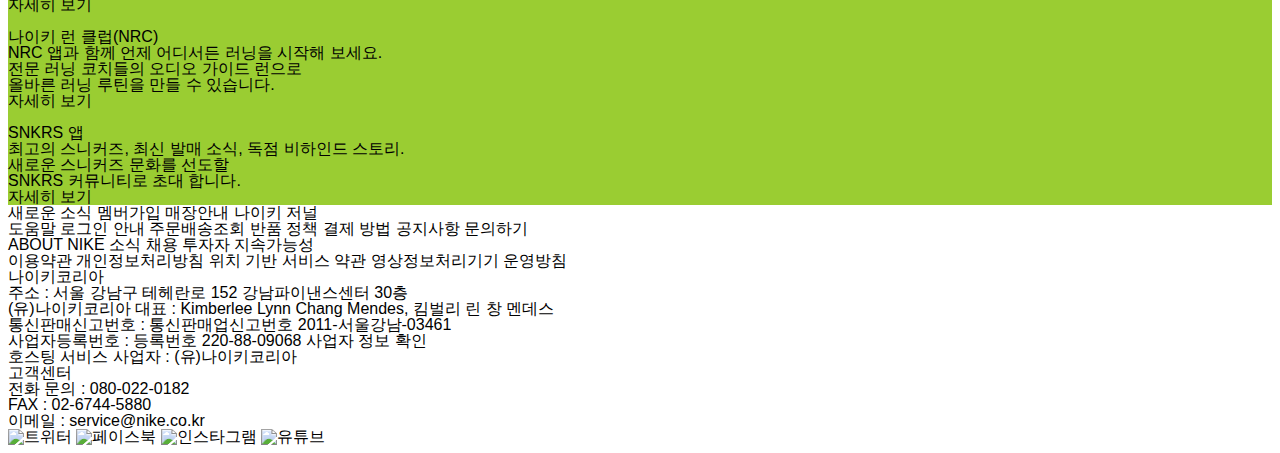
==== commit dd10a8b6: "Add files via upload" ====
--- a/index.html
+++ b/index.html
@@ -11,6 +11,7 @@
     <script src="https://cdn.jsdelivr.net/npm/swiper@10/swiper-bundle.min.js"></script>
     <!-- style sheet -->
     <link rel="stylesheet" href="./style/reset.css">
+    <link rel="stylesheet" href="./style/common.css">
     <link rel="stylesheet" href="./style/style.css">
 </head>
 <body>
@@ -384,8 +385,8 @@
                             </li>
                         </ul>
                     </li>
-                    <li><a href="#">SNKNRS</a></li>
-                    <li><a href="#">나이키 앱</a></li>
+                    <li class="n_gnb"><a href="#">SNKNRS</a></li>
+                    <li class="n_gnb"><a href="#">나이키 앱</a></li>
                 </ul>    
             </nav>
             <div class="b_right">
@@ -466,16 +467,6 @@
                 <div class="swiper-slide slide7">
                     <div class="slide_txt">
                         <h1>
-                            <span>에어맥스 1</span><br>
-                            모든 형식에서 벗어나 자유롭게<br>
-                            <span>패션 아이템을 넘어 라이프 스타일로.<br>새로운 장르를 만들어낸 에어맥스 1을 만나 보세요.</span><br>
-                            <a href="#">구매하기</a>
-                        </h1>
-                    </div>
-                </div>
-                <div class="swiper-slide slide8">
-                    <div class="slide_txt">
-                        <h1>
                             <span>나이키 레디팩</span><br>
                             축구를 위한 모든 것<br>
                             <span>새로운 의미로 기억될 축구 시즌을 맞이해 보세요.<br>
@@ -484,14 +475,13 @@
                         </h1>
                     </div>
                 </div>
-
             </div>
             <div class="swiper-button-prev"></div>
             <div class="swiper-button-next"></div>
             <div class="swiper-scrollbar"></div>
         </div>
-        <section>
-            <h1>##Featured Shoes</h1>
+        <section class="featured_shoe_box">
+            <h1>#Featured Shoes</h1>
             <div class="swiper" id="featured_shoes_item" >
                 <div class="swiper-wrapper">
                     <div class="swiper-slide slide1"><!-- ok -->
@@ -553,13 +543,122 @@
                 </div>
                 <div class="swiper-button-prev"></div>
                 <div class="swiper-button-next"></div>
-                <div class="swiper-scrollbar"></div>
+            </div>
+            <!-- featuerd shoes end -->
+            <!-- Always Iconic slide -->
+<!--             <div class="swiper" id="always">
+                <div class="swiper-wrapper">
+                    <div class="swiper-slide slide1">Slide 1</div>
+                    <div class="swiper-slide">Slide 2</div>
+                    <div class="swiper-slide">Slide 3</div>
+                </div>
+                <div class="swiper-button-prev"></div>
+                <div class="swiper-button-next"></div>
+            </div> -->
+        </section>
+        <section id="app">
+            <h1>나이키 어플과 함께 하기</h1>
+            <div class="app_items">
+                <div class="app_box app_box1">
+                    <a href="#"><img src="./image/app_nike.jpg" alt=""></a>
+                    <div class="app_box_txt">
+                        <h2>나이키 앱</h2>
+                        <p>원하는 것을 누구보다 빠르게,<br>
+                        새로운 영감으로 매일을 새롭게, 상상만 했던 경험을 현실로.<br>
+                        여러분의 매일을 나이키 앱에서 바꿔보세요.</p>
+                        <p><a href="#">자세히 보기</a></p>
+                    </div>
+                </div>
+                <div class="app_box app_box2">
+                    <a href="#"><img src="./image/app_ntc.jpg" alt=""></a>
+                    <div class="app_box_txt">
+                        <h2>나이키 트레이닝 클럽(NTC)</h2>
+                        <p>NTC 앱으로 개인 맞춤형 트레이닝 가이드를 만나 보세요.<br>
+                        운동, 마음가짐, 영양, 수면 등 몸과<br>
+                        마음을 위한 전문가 팁도 함께 제공됩니다.</p>
+                        <p><a href="#">자세히 보기</a></p>
+                    </div>
+                </div>
+                <div class="app_box app_box3">
+                    <a href="#"><img src="./image/app_nrc.jpg" alt=""></a>
+                    <div class="app_box_txt">
+                        <h2>나이키 런 클럽(NRC)</h2>
+                        <p>NRC 앱과 함께 언제 어디서든 러닝을 시작해 보세요.<br>
+                        전문 러닝 코치들의 오디오 가이드 런으로<br>
+                        올바른 러닝 루틴을 만들 수 있습니다.</p>
+                        <p><a href="#">자세히 보기</a></p>
+                    </div>
+                </div>
+                <div class="app_box app_box4">
+                    <a href="#"><img src="./image/app_snks.jpg" alt=""></a>
+                    <div class="app_box_txt">
+                        <h2>SNKRS 앱</h2>
+                        <p>최고의 스니커즈, 최신 발매 소식, 독점 비하인드 스토리.<br>
+                        새로운 스니커즈 문화를 선도할<br>
+                        SNKRS 커뮤니티로 초대 합니다.</p>
+                        <p><a href="#">자세히 보기</a></p>
+                    </div>
+                </div>
             </div>
         </section>
     </main>
+    <footer><!-- ok -->
+        <div class="f_left" id="f_left1">
+            <a href="#">새로운 소식</a>
+            <a href="#">멤버가입</a>
+            <a href="#">매장안내</a>
+            <a href="#">나이키 저널</a>
+        </div>
+        <div class="f_left"  id="f_left2">
+            <a href="#">도움말</a>
+            <a href="#" class="f_menu_sub">로그인 안내</a>
+            <a href="#" class="f_menu_sub">주문배송조회</a>
+            <a href="#" class="f_menu_sub">반품 정책</a>
+            <a href="#" class="f_menu_sub">결제 방법</a>
+            <a href="#" class="f_menu_sub">공지사항</a>
+            <a href="#" class="f_menu_sub">문의하기</a>
+        </div>
+        <div class="f_left"  id="f_left3">
+            <a href="#">ABOUT NIKE</a>
+            <a href="#" class="f_menu_sub">소식</a>
+            <a href="#" class="f_menu_sub">채용</a>
+            <a href="#" class="f_menu_sub">투자자</a>
+            <a href="#" class="f_menu_sub">지속가능성</a>
+        </div>
+        <div class="f_left"  id="f_left4">
+            <a href="#">이용약관</a>
+            <a href="#">개인정보처리방침</a>
+            <a href="#">위치 기반 서비스 약관</a>
+            <a href="#">영상정보처리기기 운영방침</a>
+        </div>
+        <div class="f_left"  id="f_left5">
+            <p><em>나이키코리아</em></p>
+            <address>
+                주소 :  서울 강남구 테헤란로 152 강남파이낸스센터 30층 <br>
+                (유)나이키코리아 대표 : Kimberlee Lynn Chang Mendes, 킴벌리 린 창 멘데스 <br>
+                통신판매신고번호 : 통신판매업신고번호 2011-서울강남-03461 <br>
+                사업자등록번호 : 등록번호 220-88-09068 <a href="#">사업자 정보 확인</a><br>
+                호스팅 서비스 사업자 : (유)나이키코리아
+            </address>
+            <p><em>고객센터</em></p>
+            <div id="f_info">
+                <p>전화 문의 : 080-022-0182</p>
+                <p>FAX : 02-6744-5880</p>
+                <p>이메일 : service@nike.co.kr</p>
+            </div>
+        </div>
+        <div id="f_right_logo">
+            <a href="#"><img src="./image/sns_twitter.png" alt="트위터"></a>
+            <a href="#"><img src="./image/sns_facebook.png" alt="페이스북"></a>
+            <a href="#"><img src="./image/sns_insta.png" alt="인스타그램"></a>
+            <a href="#"><img src="./image/sns_youtube.png" alt="유튜브"></a>
+        </div>
+    </footer>
     <script>
         // 마우스 올리는 메뉴 mainMenu
         const mainMenu = document.querySelectorAll('header .main_menu > .gnb')
+        const nGnb = document.querySelectorAll('header .main_menu .n_gnb')
+        console.log(nGnb)
         // mainMenu 올리면 나오는 메뉴 subMenu 
         const subMenu = document.querySelectorAll('header .sub_menu')
         // const subContents = document.querySelectorAll('header .sub_contents')
@@ -567,16 +666,22 @@
         //모든 서브 숨기기
         for(let i of subMenu){i.style.display = 'none'}
         for(let i of mainMenu){
-            i.addEventListener('click',function(){
+            i.addEventListener('mouseover',function(){
                 // console.log(i.lastElementChild)
+                for(let j of subMenu){j.style.display = 'none'}
                 i.lastElementChild.style.display = 'flex'
             })
             for(let j of subMenu){
                 j.addEventListener('mouseout',function(){
+                    for(let i of subMenu){i.style.display = 'none'}
                     j.style.display = 'none'
-                    
                 })
             }}
+            for(let i of nGnb){
+                i.addEventListener('mouseover',function(){
+                    for(let j of subMenu){j.style.display='none'}
+                })
+            }
             // swiper slide
             //배너 슬라이드     
         const mSlide = new Swiper("#marketing_slide",{
@@ -588,8 +693,11 @@
 /*             breakpoints:{
                 600:{slidesPerView:2, canteredSlides:false},
                 1000:{slidesPerView:3, centeredSlides:true},
-                
             } */
+            navigation : {
+                nextEl : '#marketing_slide .swiper-button-next', // 다음 버튼 클래스명
+                prevEl : '#marketing_slide .swiper-button-prev', // 이번 버튼 클래스명
+            },
         });
             // ******* featured Shoes item slide **********
             const featuredShoes = new Swiper('#featured_shoes_item',{
@@ -606,6 +714,10 @@
                     1160(데스크탑):{slidesPerView:4}
                 }
                 */
+                navigation : {
+                    nextEl : '#featured_shoes_item .swiper-button-next', // 다음 버튼 클래스명
+                    prevEl : '#featured_shoes_item .swiper-button-prev', // 이번 버튼 클래스명
+                },
             })
     </script>
 </body>
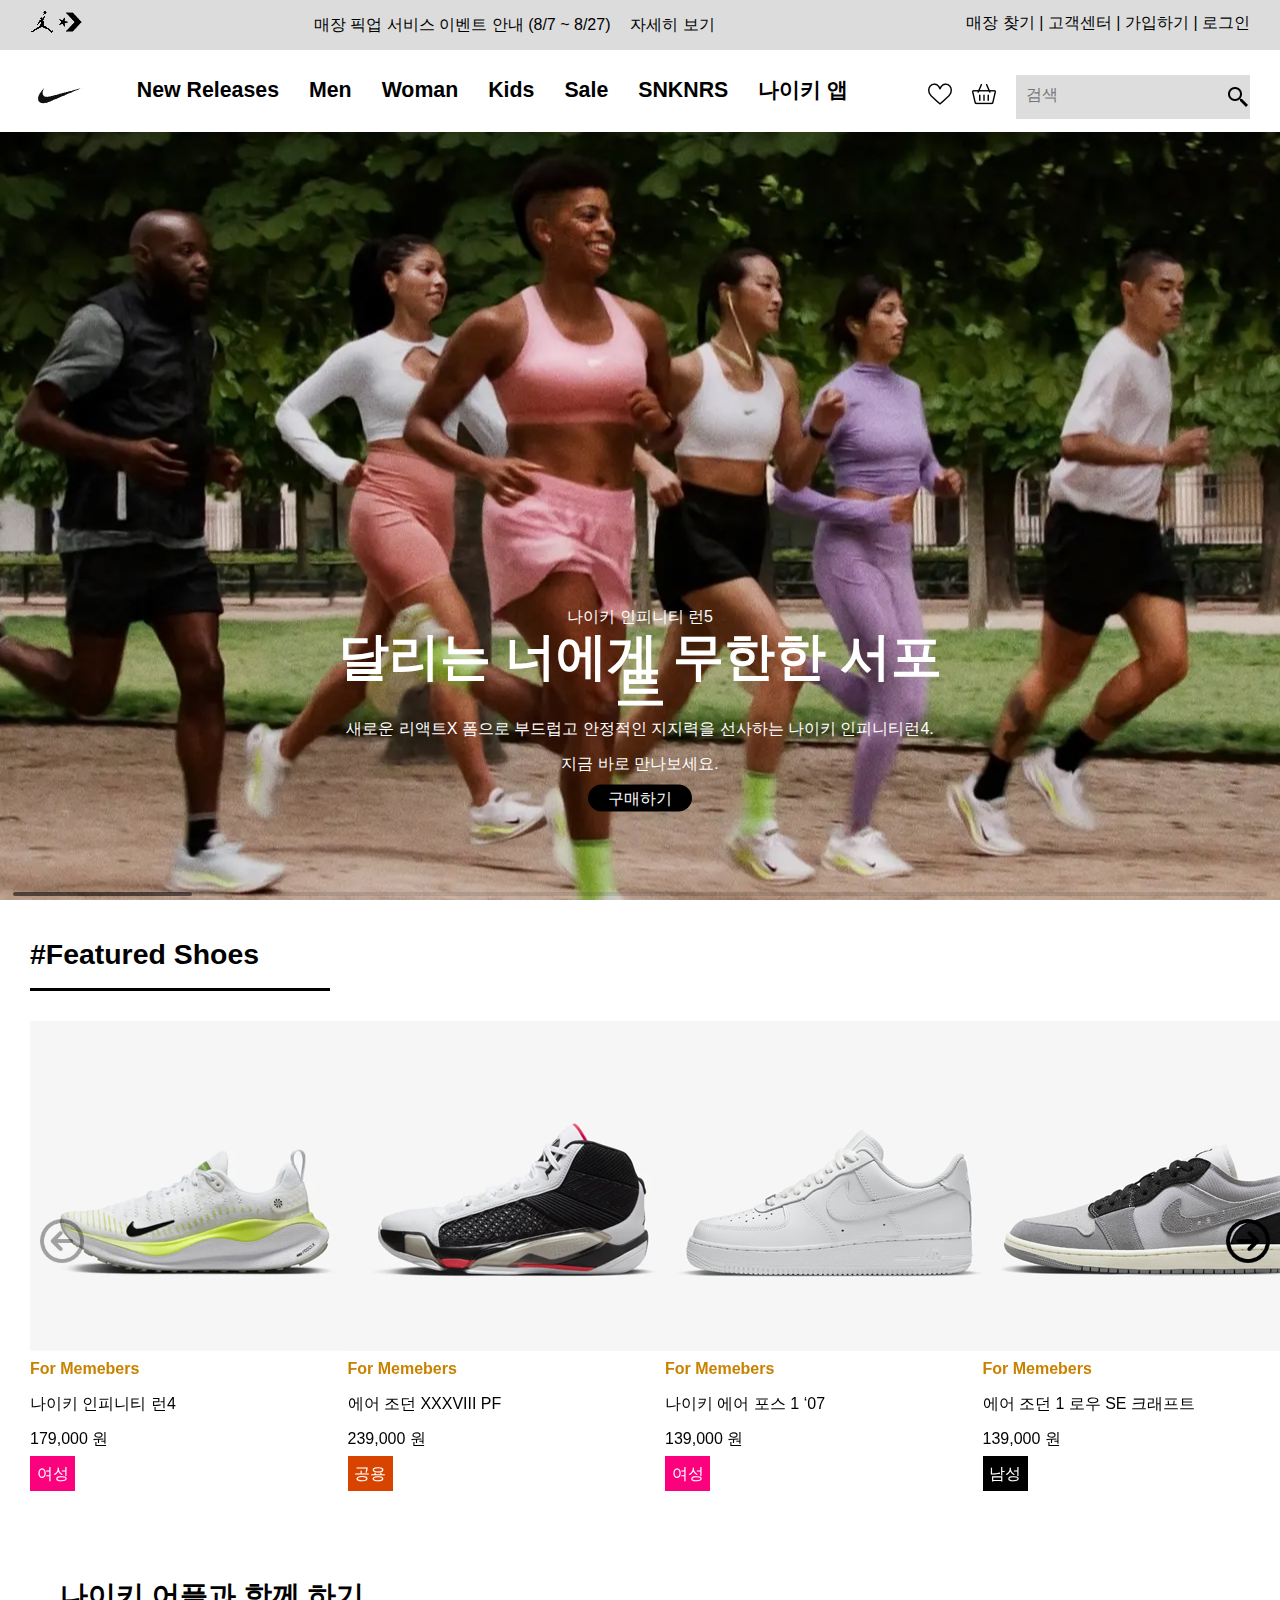
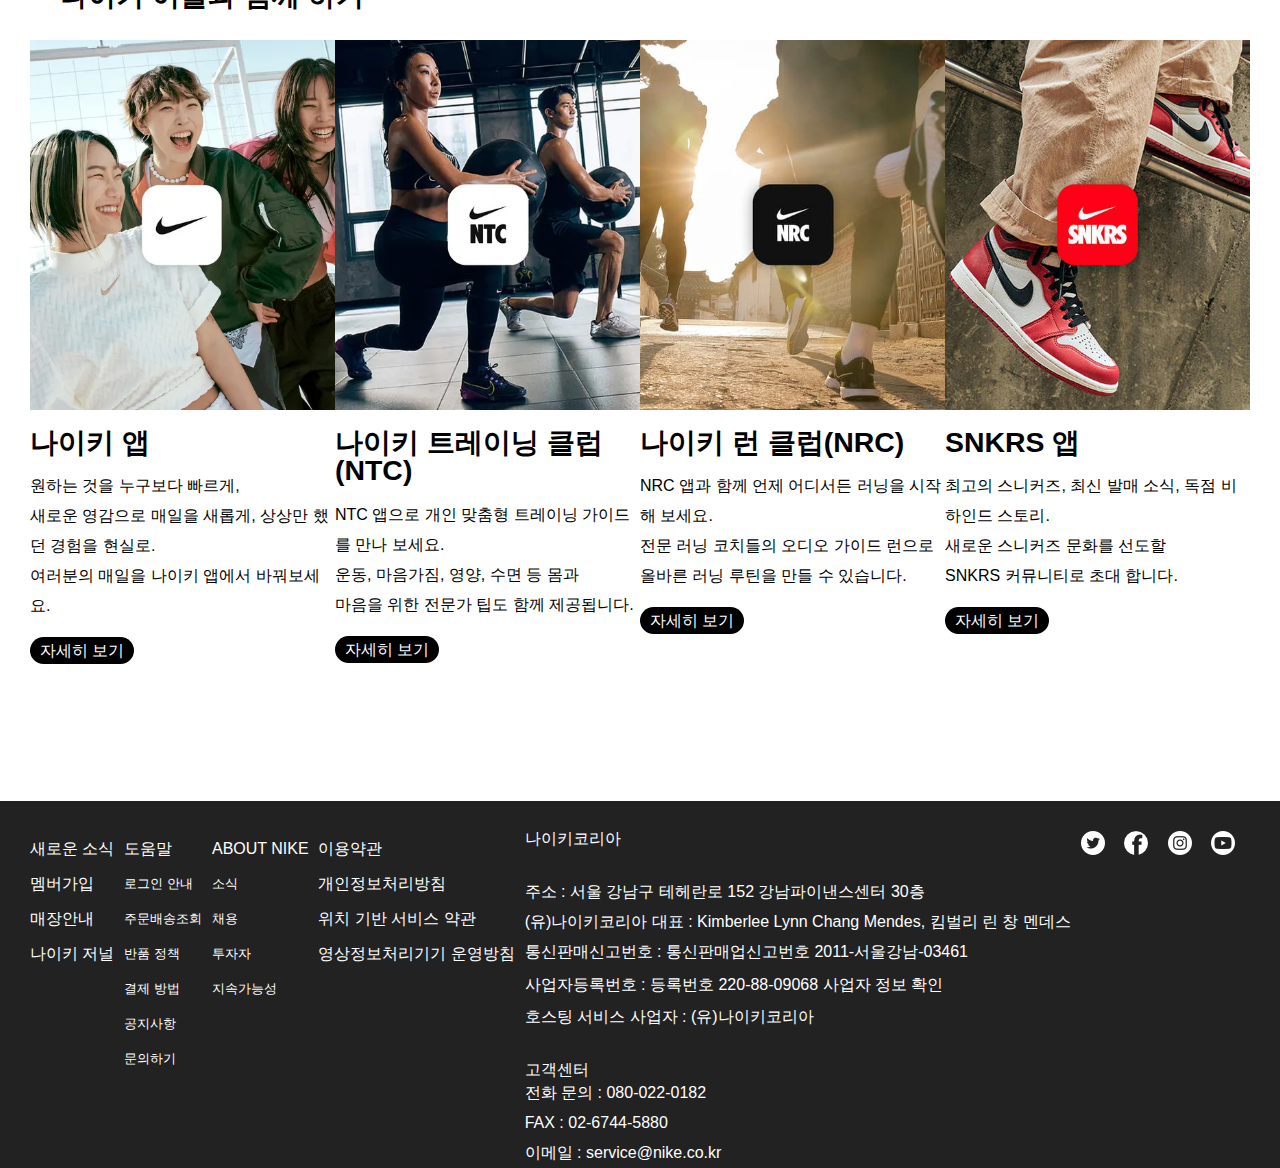
==== commit 41e0709d: "Add files via upload" ====
--- a/index.html
+++ b/index.html
@@ -93,7 +93,7 @@
                             </li>
                         </ul>
                     </li>
-                    <li class="gnb"><a href="#">Men</a>
+                    <li class="gnb"><a href="./men_foot_list.html">Men</a>
                         <ul class="sub_menu">
                             <li class="sub_menu_item"><a href="#"><img src="./image/sub_menu_item_men.jpg" alt=""></a>
                             </li>
--- a/style/common.css
+++ b/style/common.css
@@ -0,0 +1,122 @@
+header {
+    margin: 0 auto; 
+    position: fixed; top: 0; left: 0;
+    width: 100%; height: 176px; white-space: nowrap; z-index: 10;
+}
+/* header 협업브랜드, 광고, user_info */
+header .top{
+    display: flex; justify-content: space-between;
+    background: #dcdcdc; height: 50px; padding: 0 30px;
+}
+header .other_brands {padding-top: 10px;}
+header .other_brands a{width: 24px; height: 24px;}
+header .other_brands a img{}
+header .h_center {
+    display: flex; align-items: center;
+    text-align: center;
+}
+header .h_center p {padding-right: 20px;}
+header .h_center p a {}
+header .h_right {padding-top: 15px;}
+header .h_right a {font-weight: 500;}
+header .bottom {
+    display: flex; justify-content: space-between;
+    padding: 25px 30px 13px; background: #fff;
+}
+header .bottom a { align-items: center;}
+header .bottom a img {}
+header .bottom nav{}
+/* main menu */
+header .bottom nav .main_menu{
+    display: flex; flex-flow: row nowrap;
+}
+header .bottom nav .main_menu > li{
+    padding-right:30px;
+}
+header .bottom nav .main_menu > li > a{
+    line-height:30px; font-weight: 700; font-size: 1.333em;
+}
+header .bottom nav .main_menu > li > a:hover{
+    border-bottom: 2px solid black;
+}
+header .bottom nav .main_menu > li > .sub_menu{
+    display: flex; height: 600px; background: white;
+    position: absolute; margin-top: 25px; width: 100%;
+    left: 0; padding-left: 182px;
+}
+/* header .bottom nav .main_menu li .sub1 {display: flex;} */
+header .bottom nav .main_menu li > .sub_menu > li { 
+    border-right:1px solid #ddd ; text-align: center;
+    padding: 0 15px;
+    
+}
+header .bottom nav .main_menu li > .sub_menu > li {} 
+/* 서브메뉴 양쪽 선 */
+header .bottom nav .main_menu li > .sub_menu > li:first-child { border-right:none ;}
+header .bottom nav .main_menu li > .sub_menu > li:last-child { border-right:none ;}
+header .bottom nav .main_menu > li > .sub_menu > li > a {
+    padding-bottom: 20px; display: inline-block; font-size: 1.2em;
+    font-weight: 600;
+}
+header .bottom nav .main_menu > li > .sub_menu > li > .sub_contents{
+}
+header .bottom nav .main_menu > li > .sub_menu > li > .sub_contents > li {}
+header .bottom nav .main_menu > li > .sub_menu > li > .sub_contents> li > a {
+    color: gray;
+    padding: 10px 0; display: block; 
+}
+header .bottom nav .main_menu li .sub_menu li .sub_contents li a:hover {
+    color: black;
+}
+/* user icon & search */
+header .bottom .b_right {
+    display: flex;
+}
+header .bottom .b_right a{padding-right: 20px; margin-top: 7px;}
+header .bottom .b_right {}
+header .bottom .b_right .search{
+    background: #ddd; 
+}
+header .bottom .b_right .search fieldset{display: flex; justify-content: space-between;}
+header .bottom .b_right .search fieldset #searchtxt{
+    background: none; width: 200px; height: 40px; 
+    margin-left: 10px;
+}
+header .bottom .b_right .search fieldset #searchbtn{
+    background: none;
+    width: 24px; height: 24px; padding-top: 10px;
+}
+header .bottom .b_right .search fieldset #searchbtn img{
+    width: 100%;
+}
+header .bottom .b_right .search_btn{}
+header .bottom .b_right {}
+/* ******** footer ********* */
+footer {
+    display: flex; justify-content: space-between; 
+    background: #222; margin-top: 150px;
+    padding: 30px 30px 0;
+}
+footer div a, footer div{
+    color: #fff; line-height: 35px;
+}
+footer div a:hover, footer div:hover{
+    font-weight: 700; 
+}
+footer .f_left{
+    display: flex; flex-flow: column nowrap;
+}
+footer .f_left a{}
+footer .f_left .f_menu_sub{font-size: 0.8em;}
+footer #f_left1{}
+footer #f_left2{}
+footer #f_left3{}
+footer #f_left4{}
+footer #f_left4 p{}
+footer #f_left4 p em{}
+footer #f_left5 address{padding: 30px 0; line-height: 30px;}
+footer #f_left5 #f_info p{line-height: 30px;}
+footer #f_right_logo{}
+footer #f_right_logo a {width: 24px; height: 24px; padding-right: 15px;}
+footer #f_right_logo a:hover {filter: brightness(50%);}
+footer #f_right_logo a img{}--- a/style/style.css
+++ b/style/style.css
@@ -1,143 +1,89 @@
-header {
-    margin: 0 auto; 
-    position: fixed; top: 0; left: 0;
-    width: 100%; height: 176px; white-space: nowrap; z-index: 10;
+/* main */
+main {}
+/* slide */
+main #marketing_slide{position: relative;
+    height: 100vh; padding-top: 130px;
 }
-/* header 협업브랜드, 광고, user_info */
-header .top{
-    display: flex; justify-content: space-between;
-    background: #999; height: 50px; padding: 0 30px;
+main #marketing_slide .swiper-wrapper {}
+main #marketing_slide .swiper-button-prev::after,
+main #marketing_slide .swiper-button-next::after{
+    display: none;
 }
-header .other_brands {padding-top: 10px;}
-header .other_brands a{width: 24px; height: 24px;}
-header .other_brands a img{}
-header .h_center {padding-top: 8px; text-align: center;}
-header .h_center p {}
-header .h_center p a {}
-header .h_right {padding-top: 15px;}
-header .h_right a {}
-header .bottom {
-    display: flex; justify-content: space-between;
-    padding: 25px 30px; background: #fff;
-}
-header .bottom a { align-items: center;}
-header .bottom a img {}
-header .bottom nav{}
-/* main menu */
-header .bottom nav .main_menu{
-    display: flex; flex-flow: row nowrap;
-}
-header .bottom nav .main_menu > li{
-    padding-right:30px;
-}
-header .bottom nav .main_menu > li > a{
-    line-height:30px; font-weight: 700; font-size: 1.333em;
-}
-header .bottom nav .main_menu > li > a:hover{
-    border-bottom: 2px solid black;
-}
-header .bottom nav .main_menu > li > .sub_menu{
-    display: flex; height: 600px; background: white;
-    position: absolute; margin-top: 30px; width: 100%;
-    left: 0; padding-left: 182px;
-}
-/* header .bottom nav .main_menu li .sub1 {display: flex;} */
-header .bottom nav .main_menu li > .sub_menu > li { 
-    border-right:1px solid #ddd ; text-align: center;
-    padding: 0 15px;
+#marketing_slide .swiper-scrollbar {
     
 }
-header .bottom nav .main_menu li > .sub_menu > li {} 
-/* 서브메뉴 양쪽 선 */
-header .bottom nav .main_menu li > .sub_menu > li:first-child { border-right:none ;}
-header .bottom nav .main_menu li > .sub_menu > li:last-child { border-right:none ;}
-header .bottom nav .main_menu > li > .sub_menu > li > a {
-    padding-bottom: 20px; display: inline-block; font-size: 1.2em;
-    font-weight: 600;
-}
-header .bottom nav .main_menu > li > .sub_menu > li > .sub_contents{
-}
-header .bottom nav .main_menu > li > .sub_menu > li > .sub_contents > li {}
-header .bottom nav .main_menu > li > .sub_menu > li > .sub_contents> li > a {
-    color: gray;
-    padding: 10px 0; display: block; 
-}
-header .bottom nav .main_menu li .sub_menu li .sub_contents li a:hover {
-    color: black;
-}
-/* user icon & search */
-header .bottom .b_right {
-    display: flex;
-}
-header .bottom .b_right a{padding-right: 20px;}
-header .bottom .b_right {}
-header .bottom .b_right .search{
-    background: #ddd; border-radius:;
-}
-header .bottom .b_right .search fieldset{display: flex; justify-content: space-between;}
-header .bottom .b_right .search fieldset #searchtxt{
-    background: none; width: 200px; height: 40px; 
-    margin-left: 10px;
-}
-header .bottom .b_right .search fieldset #searchbtn{
-    background: none;
-    width: 24px; height: 24px; padding-top: 10px;
-}
-header .bottom .b_right .search fieldset #searchbtn img{
-    width: 100%;
-}
-header .bottom .b_right .search_btn{}
-header .bottom .b_right {}
-/* main */
-main {margin-top: 134px; background-color: yellowgreen; }
-/* slide */
-main #marketing_slide{position: relative;
-}
-main #marketing_slide .swiper-wrapper {}
 main #marketing_slide .swiper-wrapper .swiper-slide {
-    width: 100%; position: relative; height:800px;
+    width: 100%; position: relative; height:800px; 
 }
 main #marketing_slide .swiper-wrapper .swiper-slide .slide_txt{
     position: absolute;
-    bottom: 5%;
+    bottom: 15px;
     left: 50%;
     transform: translate(-50%, -50%); text-align: center;
 }
 main #marketing_slide .swiper-wrapper .swiper-slide .slide_txt h1{
     line-height: 30px; font-weight: 600; font-size: 3.157em; color: #fff;
 }
-main #marketing_slide .swiper-wrapper .swiper-slide .slide_txt h1 span{}
+main #marketing_slide .swiper-wrapper .swiper-slide .slide_txt h1 span:nth-child(1){
+    line-height: 50px;
+}
 main #marketing_slide .swiper-wrapper .swiper-slide .slide_txt h1 a{
     background: black; border-radius: 20px; color: #fff; padding: 5px 20px;
 }
 main #marketing_slide .swiper-wrapper .slide1{
     background: url(../image/marketing_bn_slide1.jpg) no-repeat;
+    background-position: center;
 }
 main #marketing_slide .swiper-wrapper .slide2{
     background: url(../image/marketing_bn_slide2.jpg) no-repeat;
+    background-position: center;
 }
 main #marketing_slide .swiper-wrapper .slide3{
     background: url(../image/marketing_bn_slide3.jpg) no-repeat;
+    background-position: center;
 }
 main #marketing_slide .swiper-wrapper .slide4{
     background: url(../image/marketing_bn_slide4.jpg) no-repeat;
+    background-position: center;
 }
 main #marketing_slide .swiper-wrapper .slide5{
     background: url(../image/marketing_bn_slide5.jpg) no-repeat;
+    background-position: center;
 }
+main #marketing_slide .swiper-wrapper .slide5 .slide_txt{bottom: 0;}
+main #marketing_slide .swiper-wrapper .slide5 .slide_txt h1 a{
+    background-color: #fff; color: black;
+    }
 main #marketing_slide .swiper-wrapper .slide6{
     background: url(../image/marketing_bn_slide6.jpg) no-repeat;
+    background-position: center;
 }
+main #marketing_slide .swiper-wrapper .slide6 .slide_txt h1{color: black ;}
 main #marketing_slide .swiper-wrapper .slide7{
     background: url(../image/marketing_bn_slide7.jpg) no-repeat;
+    background-position: center;
 }
-main #marketing_slide .swiper-wrapper .slide8{}
 /* ******** Featured_shoes section ********* */
-main section {}
-main section h1 {
-    font-weight: 600; font-size: 1.777em;
+main section {
+    margin: 40px 0 0 30px;
 }
-main #featured_shoes_item {}
+main .featured_shoe_box .swiper-button-prev::after,
+main .featured_shoe_box .swiper-button-next::after{
+    display: none;
+}
+main .featured_shoe_box .swiper-button-prev{
+    background: url(../image/prev.png) no-repeat;
+    background-size: cover; width: 44px;
+}
+main .featured_shoe_box .swiper-button-next{
+    background: url(../image/Next.png) no-repeat;
+    background-size: cover; width: 44px;
+}
+main .featured_shoe_box h1 {
+    font-weight: 600; font-size: 1.777em; border-bottom: 3px solid black;
+    width: 300px; padding-bottom: 20px;
+}
+main #featured_shoes_item {padding-top: 30px;}
 main #featured_shoes_item {}
 main #featured_shoes_item .swiper-wrapper{}
 main #featured_shoes_item .swiper-wrapper .swiper-slide { 
@@ -145,8 +91,10 @@
 main #featured_shoes_item .swiper-wrapper .swiper-slide a{
     display: flex; flex-flow: column nowrap; 
 }
+main #featured_shoes_item .swiper-wrapper .swiper-slide a img:hover{
+    filter: brightness(110%) saturate(150%) ;}
 main #featured_shoes_item .swiper-wrapper .swiper-slide a > *{
-    line-height: 25px;
+    line-height: 35px;
 }
 main #featured_shoes_item .swiper-wrapper .swiper-slide a img{
     width: 330px; height: 330px;}
@@ -160,4 +108,36 @@
 main #featured_shoes_item .swiper-wrapper .swiper-slide a .male{background: black; }
 main #featured_shoes_item .swiper-wrapper .swiper-slide a .female{background: rgb(252, 0, 126);}
 main #featured_shoes_item .swiper-wrapper .swiper-slide a .unisex {background: rgb(216, 68, 0);}
-main #featured_shoes_item .swiper-wrapper .slide1{}+main #featured_shoes_item .swiper-wrapper .slide1{}
+/* Always Iconic line */
+/* app  */
+#app {
+    width: 100%; height: 80vh; 
+}
+#app h1 {
+    padding: 50px 0 30px 30px;
+    font-size: 1.777em; font-weight: 600;
+}
+#app .app_items {
+    margin-right: 60px;
+    display: flex; justify-content: space-between;}
+#app .app_items .app_box{}
+#app .app_items .app_box a{width: 330px; height: 370px;}
+#app .app_items .app_box a img{ width: 100%;}
+#app .app_items .app_box .app_box_txt{}
+#app .app_items .app_box .app_box_txt h2{
+    font-size: 1.777em; padding: 15px 0; font-weight: 600;
+}
+#app .app_items .app_box .app_box_txt p{
+    line-height: 30px;
+}
+#app .app_items .app_box .app_box_txt p a{
+    border-radius: 40px; background: black; color: #fff;
+    padding: 5px 10px; 
+    
+}
+#app .app_items .app_box .app_box_txt p a:last-child:hover{
+    background: #aaa; color: black; transform: skewX(30deg);
+    transition: all 0.5s linear;
+}
+#app .app_items .app_box .app_box_txt p:last-child{padding-top: 15px;}
